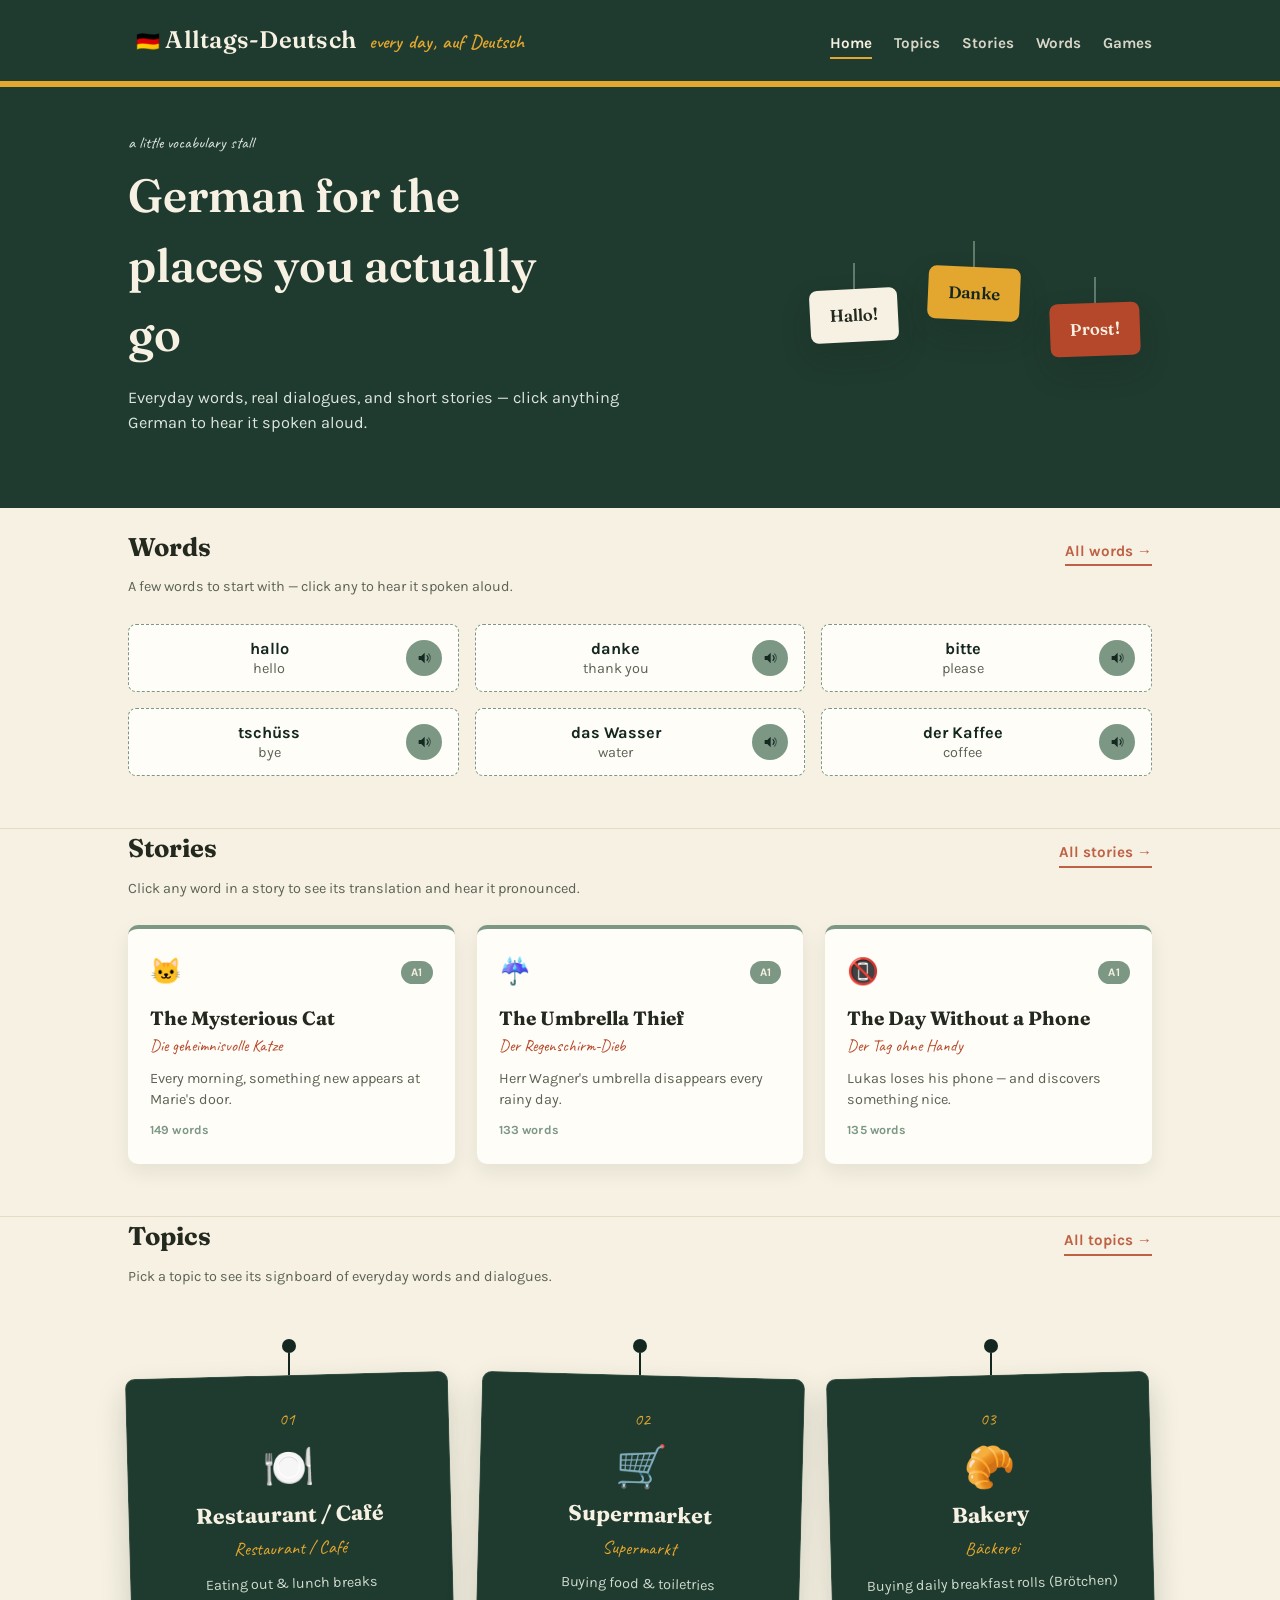
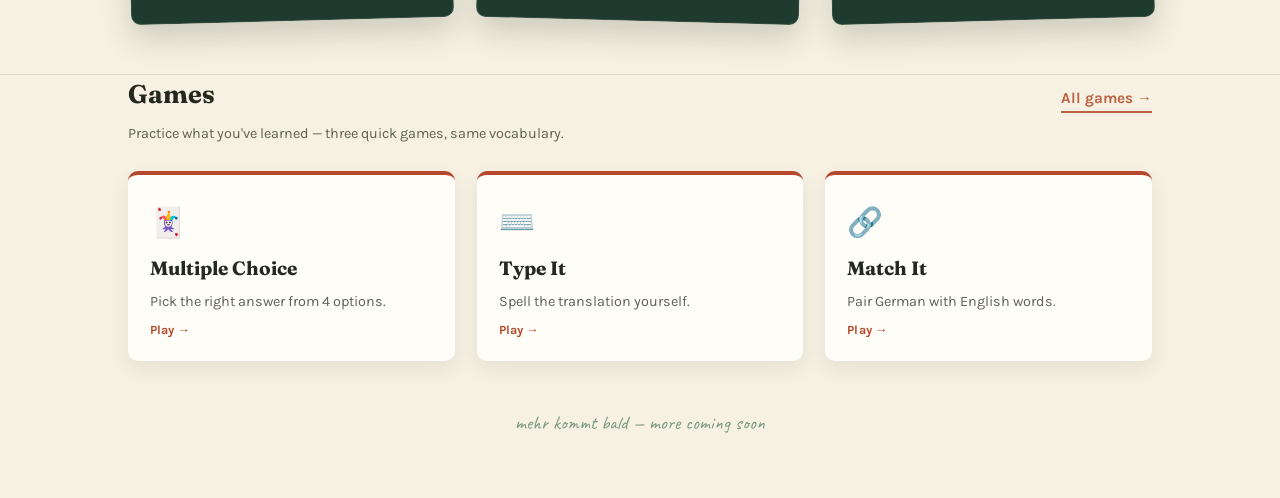
==== index.html @ e82fd705 "Add homepage games teaser section and update README documentation" ====
<!DOCTYPE html>
<html lang="en">
<head>
<meta charset="UTF-8">
<meta name="viewport" content="width=device-width, initial-scale=1.0">
<title>Alltags-Deutsch — Learn German for Daily Life</title>
<meta name="description" content="Learn everyday German vocabulary and dialogues, topic by topic, with click-to-hear pronunciation.">
<link rel="preconnect" href="https://fonts.googleapis.com">
<link rel="preconnect" href="https://fonts.gstatic.com" crossorigin>
<link href="https://fonts.googleapis.com/css2?family=Fraunces:opsz,wght@9..144,500;9..144,600&family=Karla:wght@400;500;700&family=Caveat:wght@600&display=swap" rel="stylesheet">
<link rel="stylesheet" href="style.css">
</head>
<body>

<header class="site-header">
  <div class="wrap">
    <a class="brand" href="index.html">
      <span class="flag-icon">&#x1f1e9;&#x1f1ea;</span>
      Alltags-Deutsch <span>every day, auf Deutsch</span>
    </a>
    <nav class="site-nav">
      <a class="nav-link is-active" href="index.html">Home</a>
      <a class="nav-link" href="topics.html">Topics</a>
      <a class="nav-link" href="stories.html">Stories</a>
      <a class="nav-link" href="words.html">Words</a>
      <a class="nav-link" href="games.html">Games</a>
    </nav>
  </div>
</header>

<section class="hero">
  <div class="wrap hero-wrap">
    <div class="hero-text">
      <p class="hero-eyebrow">a little vocabulary stall</p>
      <h1>German for the places you actually go</h1>
      <p>Everyday words, real dialogues, and short stories — click anything German to hear it spoken aloud.</p>
    </div>

    <div class="hero-art" aria-hidden="true">
      <div class="hero-tag hero-tag--1">
        <div class="hero-tag-string"></div>
        <div class="hero-tag-card">
          <span>Hallo!</span>
        </div>
      </div>
      <div class="hero-tag hero-tag--2">
        <div class="hero-tag-string"></div>
        <div class="hero-tag-card hero-tag-card--mustard">
          <span>Danke</span>
        </div>
      </div>
      <div class="hero-tag hero-tag--3">
        <div class="hero-tag-string"></div>
        <div class="hero-tag-card hero-tag-card--brick">
          <span>Prost!</span>
        </div>
      </div>
    </div>
  </div>
</section>

<section class="stories-teaser">
  <div class="wrap">
    <div class="stories-teaser-head">
      <h2>Words</h2>
      <a class="nav-link" href="words.html" style="color: var(--brick); border-color: var(--brick);">All words →</a>
    </div>
    <p class="section-hint" style="margin-top: -14px;">A few words to start with — click any to hear it spoken aloud.</p>
    <div class="vocab-grid" id="words-teaser-grid">
      <!-- Filled in by app.js from WORDS in words-data.js -->
    </div>
  </div>
</section>

<section class="stories-teaser">
  <div class="wrap">
    <div class="stories-teaser-head">
      <h2>Stories</h2>
      <a class="nav-link" href="stories.html" style="color: var(--brick); border-color: var(--brick);">All stories →</a>
    </div>
    <p class="section-hint" style="margin-top: -14px;">Click any word in a story to see its translation and hear it pronounced.</p>
    <div class="stories-teaser-grid" id="stories-teaser-grid">
      <!-- Filled in by app.js from STORIES in stories-data.js -->
    </div>
  </div>
</section>

<section class="stories-teaser">
  <div class="wrap">
    <div class="stories-teaser-head">
      <h2>Topics</h2>
      <a class="nav-link" href="topics.html" style="color: var(--brick); border-color: var(--brick);">All topics →</a>
    </div>
    <p class="section-hint" style="margin-top: -14px;">Pick a topic to see its signboard of everyday words and dialogues.</p>
    <div class="signboard-grid" id="topics-teaser-grid">
      <!-- Filled in by app.js from TOPICS in data.js -->
    </div>
  </div>
</section>

<section class="stories-teaser">
  <div class="wrap">
    <div class="stories-teaser-head">
      <h2>Games</h2>
      <a class="nav-link" href="games.html" style="color: var(--brick); border-color: var(--brick);">All games →</a>
    </div>
    <p class="section-hint" style="margin-top: -14px;">Practice what you've learned — three quick games, same vocabulary.</p>
    <div class="stories-teaser-grid" id="games-teaser-grid">
      <!-- Filled in by app.js from GAME_MODES -->
    </div>
  </div>
</section>

<p class="footer-note wrap">mehr kommt bald — more coming soon</p>

<script src="data.js"></script>
<script src="stories-data.js"></script>
<script src="words-data.js"></script>
<script src="app.js"></script>
</body>
</html>
---- style.css ----
/* ============================================================
   Alltags-Deutsch — style.css
   Design concept: German market-stall signage. Topics hang like
   painted shop signboards; vocabulary reads like torn ticket
   stubs; dialogues sit on pinned index cards. Pine green +
   chalk cream + mustard + brick, printed-signage typography.
   ============================================================ */

:root {
  --pine: #1F3A2E;
  --pine-deep: #142720;
  --chalk: #F6F1E2;
  --mustard: #E3A72F;
  --brick: #B5482A;
  --sage: #7C9885;
  --ink: #24291F;

  --font-display: "Fraunces", Georgia, serif;
  --font-body: "Karla", "Segoe UI", sans-serif;
  --font-hand: "Caveat", cursive;

  --radius: 10px;
  --shadow-lift: 0 14px 30px rgba(20, 39, 32, 0.18);
}

@media (prefers-reduced-motion: reduce) {
  * { animation-duration: 0.001ms !important; transition-duration: 0.001ms !important; }
}

* { box-sizing: border-box; }

html { scroll-behavior: smooth; }

body {
  margin: 0;
  background: var(--chalk);
  color: var(--ink);
  font-family: var(--font-body);
  line-height: 1.5;
}

a { color: inherit; }

img { max-width: 100%; display: block; }

button {
  font-family: inherit;
  cursor: pointer;
  border: none;
  background: none;
}

button:focus-visible,
a:focus-visible,
[tabindex]:focus-visible {
  outline: 3px solid var(--mustard);
  outline-offset: 3px;
}

.wrap {
  max-width: 1080px;
  margin: 0 auto;
  padding: 0 28px;
}

/* ---------- Site header (both pages) ---------- */

.site-header {
  background: var(--pine);
  color: var(--chalk);
  padding: 22px 0;
  border-bottom: 6px solid var(--mustard);
}

.site-header .wrap {
  display: flex;
  align-items: baseline;
  justify-content: space-between;
  gap: 16px;
  flex-wrap: wrap;
}

.brand {
  font-family: var(--font-display);
  font-weight: 600;
  font-size: 1.5rem;
  letter-spacing: 0.01em;
  text-decoration: none;
}

.brand span {
  font-family: var(--font-hand);
  color: var(--mustard);
  font-size: 1.2rem;
  margin-left: 8px;
}

.back-link {
  font-family: var(--font-body);
  font-weight: 700;
  font-size: 0.95rem;
  text-decoration: none;
  color: var(--chalk);
  border-bottom: 2px solid var(--mustard);
  padding-bottom: 2px;
}

.site-nav {
  display: flex;
  align-items: baseline;
  gap: 22px;
  flex-wrap: wrap;
}

.nav-link {
  font-family: var(--font-body);
  font-weight: 700;
  font-size: 0.95rem;
  text-decoration: none;
  color: var(--chalk);
  opacity: 0.85;
  padding-bottom: 2px;
  border-bottom: 2px solid transparent;
  transition: opacity 0.15s ease, border-color 0.15s ease;
}

.nav-link:hover,
.nav-link:focus-visible,
.nav-link.is-active {
  opacity: 1;
  border-color: var(--mustard);
}

/* ---------- Home hero ---------- */

.hero {
  background: var(--pine);
  color: var(--chalk);
  padding: 44px 0 56px;
  position: relative;
}

.hero .wrap { position: relative; }

.hero-wrap {
  display: flex;
  align-items: center;
  justify-content: space-between;
  gap: 32px;
}

.hero-text { flex: 1 1 auto; min-width: 0; }

.hero-eyebrow {
  font-family: var(--font-hand);
  color: var(--mustard);
  font-size: 1.4rem;
  margin: 0 0 6px;
}

.hero h1 {
  font-family: var(--font-display);
  font-size: clamp(2rem, 4.2vw, 2.9rem);
  font-weight: 600;
  margin: 0 0 14px;
  max-width: 15ch;
}

.hero p {
  font-size: 1.02rem;
  max-width: 50ch;
  color: #DCE6DE;
}

/* ---------- Hero illustration: little swinging signboards ---------- */

.hero-art {
  flex: 0 0 auto;
  display: none;
  align-items: flex-end;
  gap: 30px;
  padding-right: 12px;
}

@media (min-width: 860px) {
  .hero-art { display: flex; }
}

.hero-tag {
  transform-origin: top center;
  animation: hero-swing 4.5s ease-in-out infinite;
}

.hero-tag--1 { animation-delay: 0s; }
.hero-tag--2 { animation-delay: 0.6s; margin-bottom: 22px; }
.hero-tag--3 { animation-delay: 1.2s; margin-bottom: -14px; }

.hero-tag-string {
  width: 2px;
  height: 26px;
  margin: 0 auto;
  background: var(--sage);
  opacity: 0.7;
}

.hero-tag-card {
  font-family: var(--font-display);
  font-weight: 600;
  font-size: 1.05rem;
  color: var(--ink);
  background: var(--chalk);
  border-radius: 8px;
  padding: 14px 20px;
  box-shadow: var(--shadow-lift);
  transform: rotate(-3deg);
}

.hero-tag--2 .hero-tag-card { transform: rotate(2.5deg); }
.hero-tag--3 .hero-tag-card { transform: rotate(-2deg); }

.hero-tag-card--mustard { background: var(--mustard); color: var(--pine-deep); }
.hero-tag-card--brick { background: var(--brick); color: var(--chalk); }

@keyframes hero-swing {
  0%, 100% { transform: rotate(-4deg); }
  50% { transform: rotate(4deg); }
}

@media (prefers-reduced-motion: reduce) {
  .hero-tag { animation: none; }
}

/* ---------- Signboard grid ---------- */

.signboard-section {
  padding: 48px 0 90px;
}

.signboard-grid {
  display: grid;
  grid-template-columns: repeat(auto-fit, minmax(230px, 1fr));
  gap: 40px 28px;
}

.signboard {
  text-decoration: none;
  color: var(--ink);
  display: block;
  padding-top: 26px;
  position: relative;
  animation: settle 0.5s ease backwards;
}

.signboard:nth-child(2) { animation-delay: 0.06s; }
.signboard:nth-child(3) { animation-delay: 0.12s; }
.signboard:nth-child(4) { animation-delay: 0.18s; }
.signboard:nth-child(5) { animation-delay: 0.24s; }

@keyframes settle {
  from { opacity: 0; transform: translateY(10px); }
  to { opacity: 1; transform: translateY(0); }
}

.signboard-peg {
  width: 14px;
  height: 14px;
  border-radius: 50%;
  background: var(--pine-deep);
  margin: 0 auto;
  position: relative;
  z-index: 2;
}

.signboard-string {
  width: 2px;
  height: 22px;
  background: var(--pine-deep);
  margin: 0 auto;
}

.signboard-card {
  background: var(--pine);
  color: var(--chalk);
  border-radius: var(--radius);
  padding: 30px 22px 26px;
  text-align: center;
  box-shadow: var(--shadow-lift);
  transform: rotate(var(--tilt, -1.5deg));
  transition: transform 0.25s ease, box-shadow 0.25s ease;
  border: 1px solid rgba(246, 241, 226, 0.12);
}

.signboard:nth-child(even) .signboard-card { --tilt: 1.5deg; }

.signboard:hover .signboard-card,
.signboard:focus-visible .signboard-card {
  transform: rotate(0deg) translateY(-4px);
  box-shadow: 0 20px 36px rgba(20, 39, 32, 0.26);
}

.signboard-number {
  font-family: var(--font-hand);
  color: var(--mustard);
  font-size: 1.1rem;
  display: block;
  margin-bottom: 4px;
}

.signboard-icon {
  font-size: 2.6rem;
  margin: 4px 0 12px;
}

.signboard-card h2 {
  font-family: var(--font-display);
  font-size: 1.35rem;
  margin: 0 0 4px;
}

.signboard-de {
  font-family: var(--font-hand);
  color: var(--mustard);
  font-size: 1.15rem;
  display: block;
  margin-bottom: 10px;
}

.signboard-tagline {
  font-size: 0.9rem;
  color: #CFDACF;
  margin: 0;
}

/* ---------- Footer note ---------- */

.footer-note {
  text-align: center;
  font-family: var(--font-hand);
  font-size: 1.2rem;
  color: var(--sage);
  padding: 0 0 60px;
}

/* ============================================================
   Topic page
   ============================================================ */

.topic-hero {
  background: var(--pine);
  color: var(--chalk);
  padding: 40px 0 64px;
  border-bottom: 6px solid var(--mustard);
}

.topic-hero .wrap {
  display: flex;
  align-items: center;
  gap: 22px;
  flex-wrap: wrap;
}

.topic-icon {
  font-size: 3.4rem;
  line-height: 1;
}

.topic-heading-group { flex: 1; min-width: 220px; }

.topic-eyebrow {
  font-family: var(--font-hand);
  color: var(--mustard);
  font-size: 1.15rem;
  margin: 0 0 2px;
}

.topic-h1-row {
  display: flex;
  align-items: center;
  gap: 14px;
  flex-wrap: wrap;
}

.topic-hero h1 {
  font-family: var(--font-display);
  font-size: clamp(2rem, 4.5vw, 2.8rem);
  font-weight: 600;
  margin: 0;
  cursor: pointer;
  border-bottom: 2px dashed var(--mustard);
  padding-bottom: 2px;
}

.topic-tagline {
  margin: 8px 0 0;
  color: #DCE6DE;
}

.speaker-btn {
  width: 42px;
  height: 42px;
  min-width: 42px;
  border-radius: 50%;
  background: var(--mustard);
  color: var(--pine-deep);
  font-size: 1.15rem;
  display: inline-flex;
  align-items: center;
  justify-content: center;
  transition: transform 0.15s ease, background 0.15s ease;
}

.speaker-btn:hover,
.speaker-btn:focus-visible { background: #F0C265; transform: scale(1.08); }

.speaker-btn:active { transform: scale(0.94); }

.speaker-btn.playing { animation: pulse 0.8s ease infinite; }

@keyframes pulse {
  0%, 100% { box-shadow: 0 0 0 0 rgba(227, 167, 47, 0.55); }
  50% { box-shadow: 0 0 0 8px rgba(227, 167, 47, 0); }
}

/* ---------- Home page topic groups ---------- */

.topic-group + .topic-group {
  margin-top: 48px;
  padding-top: 40px;
  border-top: 1px solid #E4DCC6;
}

/* ---------- Section shells ---------- */

.section {
  padding: 56px 0;
}

.section + .section { border-top: 1px solid #E4DCC6; }

.section-heading {
  display: flex;
  align-items: baseline;
  gap: 12px;
  margin-bottom: 28px;
}

.section-heading .num {
  font-family: var(--font-hand);
  color: var(--brick);
  font-size: 1.3rem;
}

.section-heading h2 {
  font-family: var(--font-display);
  font-size: 1.6rem;
  margin: 0;
}

.section-hint {
  font-size: 0.9rem;
  color: #5C6355;
  margin: -18px 0 26px;
}

/* ---------- Vocabulary tickets ---------- */

.vocab-grid {
  display: grid;
  grid-template-columns: repeat(auto-fill, minmax(260px, 1fr));
  gap: 16px;
}

.ticket {
  background: #FFFDF7;
  border: 1.5px dashed var(--sage);
  border-radius: 8px;
  padding: 14px 16px;
  display: flex;
  align-items: center;
  gap: 12px;
  transition: border-color 0.15s ease, transform 0.15s ease;
}

.ticket:hover { border-color: var(--brick); transform: translateY(-2px); }

.ticket-text { flex: 1; min-width: 0; }

.ticket-de {
  font-weight: 700;
  color: var(--pine-deep);
  display: block;
  font-size: 1.02rem;
}

.ticket-en {
  color: #5C6355;
  font-size: 0.9rem;
  display: block;
  margin-top: 2px;
}

.ticket .speaker-btn {
  width: 36px;
  height: 36px;
  min-width: 36px;
  font-size: 1rem;
  background: var(--sage);
  color: var(--pine-deep);
}

.ticket .speaker-btn:hover,
.ticket .speaker-btn:focus-visible { background: var(--mustard); }

/* ---------- Word example-sentence popup ---------- */

body.word-popup-lock { overflow: hidden; }

.word-popup {
  position: fixed;
  inset: 0;
  z-index: 200;
  display: none;
  align-items: center;
  justify-content: center;
  padding: 20px;
}

.word-popup.is-open { display: flex; }

.word-popup-backdrop {
  position: absolute;
  inset: 0;
  background: rgba(20, 39, 32, 0.55);
}

.word-popup-card {
  position: relative;
  background: #FFFDF7;
  border-radius: var(--radius);
  box-shadow: var(--shadow-lift);
  padding: 32px 28px 26px;
  max-width: 420px;
  width: 100%;
  border: 1.5px dashed var(--sage);
}

.word-popup-close {
  position: absolute;
  top: 10px;
  right: 12px;
  width: 32px;
  height: 32px;
  border-radius: 50%;
  background: transparent;
  color: var(--pine-deep);
  font-size: 1.4rem;
  line-height: 1;
  display: inline-flex;
  align-items: center;
  justify-content: center;
  transition: background 0.15s ease;
}

.word-popup-close:hover,
.word-popup-close:focus-visible { background: var(--sage); color: #fff; }

.word-popup-head {
  display: flex;
  align-items: center;
  gap: 12px;
  margin-bottom: 4px;
}

.word-popup-de {
  font-family: var(--font-display);
  font-weight: 600;
  font-size: 1.5rem;
  color: var(--pine-deep);
}

.word-popup-en {
  color: var(--brick);
  font-weight: 500;
  margin-bottom: 18px;
}

.word-popup-sentence {
  border-top: 1px solid #E4DCC6;
  padding-top: 16px;
}

.word-popup-sentence-de {
  margin: 0 0 6px;
  font-size: 1.05rem;
  color: var(--ink);
}

.word-popup-sentence-en {
  margin: 0;
  font-size: 0.92rem;
  color: #5C6355;
  font-style: italic;
}

/* ---------- Dialogue cards ---------- */

.dialogue-card {
  background: #FFFDF7;
  border-radius: var(--radius);
  box-shadow: 0 8px 20px rgba(20, 39, 32, 0.08);
  padding: 26px 24px;
  margin-bottom: 26px;
  border-top: 4px solid var(--brick);
}

.dialogue-card-head {
  display: flex;
  align-items: center;
  justify-content: space-between;
  gap: 14px;
  margin-bottom: 18px;
  flex-wrap: wrap;
}

.dialogue-card-head h3 {
  font-family: var(--font-display);
  font-size: 1.2rem;
  margin: 0;
}

.play-all-btn {
  display: inline-flex;
  align-items: center;
  gap: 8px;
  background: var(--brick);
  color: var(--chalk);
  padding: 8px 16px;
  border-radius: 999px;
  font-weight: 700;
  font-size: 0.85rem;
  transition: background 0.15s ease, transform 0.15s ease;
}

.play-all-btn:hover, .play-all-btn:focus-visible { background: #9c3c22; transform: translateY(-1px); }

.dialogue-line {
  display: flex;
  gap: 12px;
  align-items: flex-start;
  padding: 10px 0;
}

.dialogue-line + .dialogue-line { border-top: 1px dashed #E4DCC6; }

.dialogue-speaker {
  font-family: var(--font-hand);
  color: var(--brick);
  font-size: 1.05rem;
  min-width: 78px;
  padding-top: 6px;
}

.dialogue-text { flex: 1; min-width: 0; }

.dialogue-de {
  font-weight: 700;
  color: var(--pine-deep);
  cursor: pointer;
  display: inline-flex;
  align-items: center;
  gap: 8px;
}

.dialogue-de:hover .dialogue-de-label { border-color: var(--brick); }

.dialogue-de-label { border-bottom: 2px dashed var(--sage); }

.dialogue-en {
  color: #5C6355;
  font-size: 0.92rem;
  margin-top: 3px;
}

.dialogue-line .speaker-btn {
  width: 32px;
  height: 32px;
  min-width: 32px;
  font-size: 0.85rem;
  background: transparent;
  color: var(--brick);
}

.dialogue-line .speaker-btn:hover,
.dialogue-line .speaker-btn:focus-visible { background: var(--mustard); color: var(--pine-deep); }

/* ---------- Empty / not-found state ---------- */

.empty-state {
  padding: 100px 0;
  text-align: center;
}

.empty-state h1 { font-family: var(--font-display); }

/* ---------- Responsive ---------- */

@media (max-width: 560px) {
  .topic-hero .wrap { flex-direction: column; align-items: flex-start; }
  .dialogue-line { flex-wrap: wrap; }
  .dialogue-speaker { min-width: 100%; padding-top: 0; }
}

/* ============================================================
   Stories — shared card + level pieces
   (used on the homepage teaser, stories.html, and story.html)
   ============================================================ */

.level-pill {
  display: inline-flex;
  align-items: center;
  font-family: var(--font-body);
  font-weight: 700;
  font-size: 0.72rem;
  letter-spacing: 0.03em;
  padding: 3px 10px;
  border-radius: 999px;
  color: var(--chalk);
  background: var(--sage);
}

.level-pill[data-level="A1"] { background: var(--sage); }
.level-pill[data-level="A2"] { background: var(--mustard); color: var(--pine-deep); }
.level-pill[data-level="B1"] { background: var(--brick); }

.story-card {
  background: #FFFDF7;
  border-radius: var(--radius);
  box-shadow: 0 8px 20px rgba(20, 39, 32, 0.08);
  padding: 24px 22px;
  display: flex;
  flex-direction: column;
  gap: 10px;
  text-decoration: none;
  color: var(--ink);
  border-top: 4px solid var(--sage);
  transition: transform 0.2s ease, box-shadow 0.2s ease;
}

.story-card[data-level="A1"] { border-top-color: var(--sage); }
.story-card[data-level="A2"] { border-top-color: var(--mustard); }
.story-card[data-level="B1"] { border-top-color: var(--brick); }

.story-card:hover,
.story-card:focus-visible {
  transform: translateY(-4px);
  box-shadow: 0 16px 28px rgba(20, 39, 32, 0.14);
}

.story-card-top {
  display: flex;
  align-items: center;
  justify-content: space-between;
  gap: 10px;
}

.story-card-icon { font-size: 1.6rem; }

.story-card h3 {
  font-family: var(--font-display);
  font-size: 1.2rem;
  margin: 2px 0 0;
}

.story-card-de {
  font-family: var(--font-hand);
  color: var(--brick);
  font-size: 1.05rem;
}

.story-card-tagline {
  font-size: 0.9rem;
  color: #5C6355;
  margin: 0;
  flex: 1;
}

.story-card-meta {
  font-size: 0.78rem;
  color: var(--sage);
  font-weight: 700;
  letter-spacing: 0.01em;
}

.game-teaser-card {
  background: #FFFDF7;
  border-radius: var(--radius);
  box-shadow: 0 8px 20px rgba(20, 39, 32, 0.08);
  padding: 26px 22px 22px;
  display: flex;
  flex-direction: column;
  gap: 8px;
  text-decoration: none;
  color: var(--ink);
  border-top: 4px solid var(--brick);
  transition: transform 0.2s ease, box-shadow 0.2s ease;
}

.game-teaser-card:hover,
.game-teaser-card:focus-visible {
  transform: translateY(-4px);
  box-shadow: 0 16px 28px rgba(20, 39, 32, 0.14);
}

.game-teaser-icon { font-size: 1.8rem; }

.game-teaser-card h3 {
  font-family: var(--font-display);
  font-size: 1.2rem;
  margin: 2px 0 0;
}

.game-teaser-card .story-card-tagline { flex: 1; }

.game-teaser-cta {
  font-size: 0.78rem;
  color: var(--brick);
  font-weight: 700;
  letter-spacing: 0.01em;
}

/* ---------- Homepage teaser section ---------- */

.stories-teaser {
  padding: 20px 0 48px;
}

.stories-teaser + .stories-teaser {
  padding-top: 0;
  border-top: 1px solid #E4DCC6;
  margin-top: 4px;
}

.stories-teaser-head {
  display: flex;
  align-items: baseline;
  justify-content: space-between;
  gap: 16px;
  flex-wrap: wrap;
  margin-bottom: 24px;
}

.stories-teaser-head h2 {
  font-family: var(--font-display);
  font-size: 1.6rem;
  margin: 0;
}

.stories-teaser-grid {
  display: grid;
  grid-template-columns: repeat(auto-fit, minmax(230px, 1fr));
  gap: 22px;
}

/* ============================================================
   Stories browse page (stories.html)
   ============================================================ */

.stories-hero {
  background: var(--pine);
  color: var(--chalk);
  padding: 48px 0 40px;
  border-bottom: 6px solid var(--mustard);
}

.stories-hero h1 {
  font-family: var(--font-display);
  font-size: clamp(2.1rem, 4.5vw, 3rem);
  font-weight: 600;
  margin: 0 0 10px;
}

.stories-hero p {
  max-width: 56ch;
  color: #DCE6DE;
  font-size: 1.05rem;
  margin: 0;
}

.level-tabs {
  display: flex;
  gap: 10px;
  flex-wrap: wrap;
  margin: 30px 0 0;
}

.level-tab {
  font-family: var(--font-body);
  font-weight: 700;
  font-size: 0.95rem;
  padding: 10px 20px;
  border-radius: 999px;
  background: rgba(246, 241, 226, 0.12);
  color: var(--chalk);
  border: 1px solid rgba(246, 241, 226, 0.25);
  transition: background 0.15s ease, color 0.15s ease;
}

.level-tab:hover,
.level-tab:focus-visible { background: rgba(246, 241, 226, 0.22); }

.level-tab.is-active {
  background: var(--mustard);
  color: var(--pine-deep);
  border-color: var(--mustard);
}

.word-search-wrap { margin: 22px 0 0; }

.word-search {
  width: 100%;
  max-width: 420px;
  font-family: var(--font-body);
  font-size: 0.95rem;
  padding: 12px 16px;
  border-radius: 999px;
  background: rgba(246, 241, 226, 0.12);
  color: var(--chalk);
  border: 1px solid rgba(246, 241, 226, 0.25);
}

.word-search::placeholder { color: #B9C6BC; }

.word-search:focus-visible {
  outline: none;
  border-color: var(--mustard);
  background: rgba(246, 241, 226, 0.2);
}

.word-group + .word-group { margin-top: 40px; padding-top: 36px; }

.stories-list-section { padding: 48px 0 90px; }

.story-grid {
  display: grid;
  grid-template-columns: repeat(auto-fit, minmax(240px, 1fr));
  gap: 24px;
}

.stories-coming-soon {
  text-align: center;
  padding: 60px 24px;
  background: #FFFDF7;
  border-radius: var(--radius);
  border: 1.5px dashed var(--sage);
}

.stories-coming-soon .hand {
  font-family: var(--font-hand);
  color: var(--brick);
  font-size: 1.6rem;
  display: block;
  margin-bottom: 6px;
}

.stories-coming-soon p {
  color: #5C6355;
  margin: 0;
}

/* ============================================================
   Story reader page (story.html)
   ============================================================ */

.story-hero {
  background: var(--pine);
  color: var(--chalk);
  padding: 40px 0 56px;
  border-bottom: 6px solid var(--mustard);
}

.story-hero .wrap {
  display: flex;
  align-items: flex-start;
  gap: 20px;
  flex-wrap: wrap;
}

.story-hero-icon { font-size: 3rem; line-height: 1; }

.story-hero-group { flex: 1; min-width: 220px; }

.story-hero-meta {
  display: flex;
  align-items: center;
  gap: 10px;
  margin-bottom: 8px;
}

.story-hero h1 {
  font-family: var(--font-display);
  font-size: clamp(1.9rem, 4vw, 2.6rem);
  font-weight: 600;
  margin: 0;
}

.story-hero-de {
  font-family: var(--font-hand);
  color: var(--mustard);
  font-size: 1.15rem;
  display: block;
  margin: 6px 0 0;
}

.story-hero-tagline { margin: 10px 0 0; color: #DCE6DE; }

.story-controls {
  display: flex;
  align-items: center;
  gap: 14px;
  margin-top: 20px;
  flex-wrap: wrap;
}

.story-hint {
  padding: 40px 0 8px;
}

.story-body { padding: 8px 0 40px; position: relative; }

.story-text {
  background: #FFFDF7;
  border-radius: var(--radius);
  box-shadow: 0 8px 20px rgba(20, 39, 32, 0.08);
  padding: 34px 36px;
  position: relative;
  font-family: var(--font-display);
  font-size: 1.15rem;
  line-height: 1.85;
  color: var(--pine-deep);
}

.story-text p { margin: 0 0 20px; }
.story-text p:last-child { margin-bottom: 0; }

.story-word {
  cursor: pointer;
  border-bottom: 2px dashed var(--sage);
  transition: background 0.15s ease, border-color 0.15s ease;
  border-radius: 3px;
}

.story-word:hover,
.story-word:focus-visible {
  background: rgba(227, 167, 47, 0.22);
  border-color: var(--mustard);
}

.story-word.is-active {
  background: var(--mustard);
  border-color: var(--mustard);
  color: var(--pine-deep);
}

.word-popover {
  position: absolute;
  z-index: 5;
  background: var(--pine-deep);
  color: var(--chalk);
  border-radius: 8px;
  padding: 10px 14px;
  box-shadow: var(--shadow-lift);
  font-family: var(--font-body);
  font-size: 0.92rem;
  max-width: 240px;
  transform: translate(-50%, calc(-100% - 12px));
  opacity: 0;
  pointer-events: none;
  transition: opacity 0.12s ease, transform 0.12s ease;
}

.word-popover.is-visible {
  opacity: 1;
  transform: translate(-50%, calc(-100% - 6px));
  pointer-events: auto;
}

.word-popover-de {
  font-family: var(--font-display);
  font-weight: 600;
  color: var(--mustard);
  display: block;
  margin-bottom: 2px;
}

.word-popover-en { display: block; }

.word-popover::after {
  content: "";
  position: absolute;
  left: 50%;
  bottom: -6px;
  width: 12px;
  height: 12px;
  background: var(--pine-deep);
  transform: translateX(-50%) rotate(45deg);
}

.story-translation-toggle {
  display: block;
  margin-top: 14px;
  font-size: 0.9rem;
  color: #5C6355;
}

@media (max-width: 560px) {
  .story-hero .wrap { flex-direction: column; }
  .story-text { padding: 24px 20px; font-size: 1.05rem; }
  .word-popover { max-width: 200px; }
}

/* ============================================================
   Games page (games.html)
   Three vocab games (Multiple Choice, Type It, Match It) built
   on the site's own WORDS data, reskinned in the market-stall
   palette instead of the original dark-mode prototype.
   ============================================================ */

.games-section { padding: 40px 0 64px; }

.games-wrap { max-width: 640px; }

.games-hero { text-align: center; padding: 12px 0 8px; }

.games-hero .hero-flag {
  font-size: 2.6rem;
  display: block;
  margin-bottom: 6px;
}

.games-hero h1 {
  font-family: var(--font-display);
  font-weight: 600;
  font-size: clamp(1.8rem, 4vw, 2.4rem);
  color: var(--pine-deep);
  margin: 0;
}

.games-hero p { color: #5C6355; margin-top: 6px; }

.game-setup-card {
  background: #FFFDF7;
  border: 1.5px dashed var(--sage);
  border-radius: var(--radius);
  padding: 20px;
  margin-top: 16px;
}

.setup-label {
  font-family: var(--font-body);
  font-size: 0.72rem;
  font-weight: 700;
  letter-spacing: 2px;
  text-transform: uppercase;
  color: #8A9285;
  margin-bottom: 14px;
}

/* ---------- Game mode cards ---------- */
.mode-cards {
  display: grid;
  grid-template-columns: 1fr 1fr 1fr;
  gap: 10px;
}
@media (max-width: 480px) { .mode-cards { grid-template-columns: 1fr; } }

.mode-card {
  background: var(--chalk);
  border: 2px solid #E4DCC6;
  border-radius: var(--radius);
  padding: 16px 14px;
  cursor: pointer;
  transition: all 0.15s ease;
  text-align: center;
  user-select: none;
}
.mode-card:hover { border-color: var(--sage); }
.mode-card.selected {
  border-color: var(--brick);
  background: rgba(181, 72, 42, 0.08);
  box-shadow: 0 0 0 3px rgba(181, 72, 42, 0.12);
}
.mode-card .mc-icon { font-size: 1.7rem; margin-bottom: 8px; display: block; }
.mode-card .mc-name { font-family: var(--font-body); font-weight: 700; color: var(--pine-deep); margin-bottom: 3px; font-size: 0.92rem; }
.mode-card .mc-desc { font-size: 0.74rem; color: #5C6355; line-height: 1.35; }
.mode-card.selected .mc-name { color: var(--brick); }

/* ---------- Direction toggle ---------- */
.dir-toggle { display: flex; gap: 8px; }
.dir-btn {
  flex: 1;
  background: var(--chalk);
  border: 2px solid #E4DCC6;
  border-radius: var(--radius);
  padding: 12px 10px;
  font-family: var(--font-body);
  font-size: 0.88rem;
  font-weight: 600;
  color: #5C6355;
  cursor: pointer;
  transition: all 0.15s ease;
  display: flex;
  align-items: center;
  justify-content: center;
  gap: 6px;
}
.dir-btn:hover { border-color: var(--sage); color: var(--pine-deep); }
.dir-btn.selected { border-color: var(--mustard); background: rgba(227, 167, 47, 0.14); color: #8A5E12; }

/* ---------- Learning rate ---------- */
.rate-toggle { display: flex; gap: 8px; }
.rate-btn {
  flex: 1;
  background: var(--chalk);
  border: 2px solid #E4DCC6;
  border-radius: var(--radius);
  padding: 12px 8px;
  cursor: pointer;
  transition: all 0.15s ease;
  text-align: center;
  user-select: none;
}
.rate-btn:hover { border-color: var(--sage); }
.rate-btn .rt-name { font-family: var(--font-body); font-size: 0.82rem; font-weight: 700; color: #5C6355; margin-bottom: 2px; }
.rate-btn .rt-desc { font-size: 0.66rem; color: #8A9285; }
.rate-btn.selected { border-color: var(--pine); background: rgba(31, 58, 46, 0.08); }
.rate-btn.selected .rt-name { color: var(--pine); }

/* ---------- Level tabs on a light card (override dark-hero look) ---------- */
.game-setup-card .level-tabs { margin: 0; }
.game-setup-card .level-tab {
  background: var(--chalk);
  color: var(--pine-deep);
  border: 1px solid #E4DCC6;
}
.game-setup-card .level-tab:hover,
.game-setup-card .level-tab:focus-visible { background: #EFE8D2; }
.game-setup-card .level-tab.is-active {
  background: var(--mustard);
  color: var(--pine-deep);
  border-color: var(--mustard);
}

/* ---------- Letter pills (reusing cat- naming from the original prototype) ---------- */
.cat-toolbar { display: flex; align-items: center; gap: 8px; margin-bottom: 12px; }
.cat-count { font-size: 0.75rem; font-weight: 600; color: #8A9285; white-space: nowrap; transition: color 0.2s ease; margin-right: auto; }
.cat-count.at-limit { color: var(--brick); }
.cat-clear {
  background: none;
  border: 1px solid #E4DCC6;
  border-radius: 999px;
  padding: 6px 12px;
  font-size: 0.72rem;
  color: #8A9285;
  cursor: pointer;
  font-family: var(--font-body);
  transition: all 0.12s ease;
}
.cat-clear:hover { color: var(--pine-deep); border-color: var(--sage); }

.cat-scroll {
  max-height: 200px;
  overflow-y: auto;
  padding-right: 4px;
}
.cat-scroll::-webkit-scrollbar { width: 5px; }
.cat-scroll::-webkit-scrollbar-track { background: transparent; }
.cat-scroll::-webkit-scrollbar-thumb { background: #E4DCC6; border-radius: 4px; }

.cat-wrap { display: flex; flex-wrap: wrap; gap: 7px; }
.cat-pill {
  background: var(--chalk);
  border: 1.5px solid #E4DCC6;
  border-radius: 999px;
  padding: 7px 16px;
  font-family: var(--font-body);
  font-size: 0.82rem;
  font-weight: 600;
  color: #5C6355;
  cursor: pointer;
  transition: all 0.12s ease;
  user-select: none;
}
.cat-pill:hover { border-color: var(--sage); color: var(--pine-deep); }
.cat-pill.selected {
  border-color: var(--brick);
  background: rgba(181, 72, 42, 0.1);
  color: var(--brick);
}

/* ---------- Start button ---------- */
.start-btn {
  background: var(--brick);
  border: none;
  border-radius: 999px;
  padding: 17px;
  width: 100%;
  margin-top: 20px;
  font-family: var(--font-body);
  font-size: 1.05rem;
  font-weight: 700;
  color: #fff;
  cursor: pointer;
  transition: all 0.15s ease;
  letter-spacing: 0.2px;
  box-shadow: 0 8px 24px rgba(181, 72, 42, 0.3);
}
.start-btn:hover { transform: translateY(-2px); box-shadow: 0 12px 30px rgba(181, 72, 42, 0.38); background: #A03E24; }
.start-btn:active { transform: translateY(0); }

/* ---------- Scoreboard on setup ---------- */
.game-scoreboard {
  background: #FFFDF7;
  border: 1.5px dashed var(--sage);
  border-radius: var(--radius);
  padding: 18px 20px;
  margin-top: 20px;
}
.sb-header { display: flex; justify-content: space-between; align-items: center; margin-bottom: 12px; flex-wrap: wrap; gap: 6px; }
.sb-header h3 { font-family: var(--font-body); font-size: 0.72rem; font-weight: 700; letter-spacing: 2px; text-transform: uppercase; color: #8A9285; margin: 0; }
.reset-btn {
  background: none;
  border: 1px solid #E4DCC6;
  border-radius: 999px;
  padding: 3px 10px;
  font-size: 0.72rem;
  color: #8A9285;
  cursor: pointer;
  font-family: var(--font-body);
  transition: all 0.12s ease;
}
.reset-btn:hover { color: var(--pine-deep); border-color: var(--sage); }
.sb-list { display: flex; flex-direction: column; gap: 5px; }
.sb-row {
  display: flex;
  align-items: center;
  gap: 10px;
  background: var(--chalk);
  border-radius: 8px;
  padding: 7px 14px;
  color: #5C6355;
  font-size: 0.85rem;
  font-weight: 500;
}
.sb-row .rank { font-size: 1rem; min-width: 24px; }
.sb-row .sb-score { margin-left: auto; font-weight: 700; color: var(--pine-deep); font-variant-numeric: tabular-nums; }
.sb-row.gold { background: rgba(227, 167, 47, 0.12); border: 1px solid rgba(227, 167, 47, 0.3); }
.sb-row.silver { background: rgba(124, 152, 133, 0.14); border: 1px solid rgba(124, 152, 133, 0.28); }
.sb-row.bronze { background: rgba(181, 72, 42, 0.08); border: 1px solid rgba(181, 72, 42, 0.2); }
.sb-empty { color: #8A9285; font-style: italic; font-size: 0.85rem; padding: 6px 0; text-align: center; }

/* ---------- Game screen ---------- */
#game-screen { display: none; }

.game-topbar {
  display: flex;
  align-items: center;
  justify-content: space-between;
  padding: 4px 0 18px;
  gap: 8px;
  flex-wrap: wrap;
}
@media (max-width: 480px) {
  .game-topbar { gap: 6px; }
  .diff-badge { order: 3; flex-basis: 100%; justify-content: center; }
}

.back-btn {
  background: #FFFDF7;
  border: 1px solid #E4DCC6;
  border-radius: 999px;
  padding: 8px 16px;
  font-family: var(--font-body);
  font-size: 0.82rem;
  font-weight: 600;
  color: #5C6355;
  cursor: pointer;
  transition: all 0.15s ease;
  display: flex;
  align-items: center;
  gap: 5px;
}
.back-btn:hover { color: var(--pine-deep); border-color: var(--sage); }

.lives-wrap {
  display: flex;
  gap: 3px;
  align-items: center;
  background: #FFFDF7;
  border: 1px solid #E4DCC6;
  border-radius: 999px;
  padding: 6px 12px;
}
.heart { font-size: 18px; transition: all 0.2s ease; }
.heart.lost { filter: grayscale(1); opacity: 0.25; transform: scale(0.8); }

.score-badge {
  background: #FFFDF7;
  border: 1px solid #E4DCC6;
  border-radius: 999px;
  padding: 7px 16px;
  font-family: var(--font-body);
  font-size: 1rem;
  font-weight: 700;
  color: var(--brick);
  display: flex;
  align-items: center;
  gap: 5px;
  font-variant-numeric: tabular-nums;
}

.diff-badge {
  display: flex;
  align-items: center;
  gap: 7px;
  background: #FFFDF7;
  border: 1px solid #E4DCC6;
  border-radius: 999px;
  padding: 6px 12px 6px 10px;
  transition: border-color 0.3s ease, background 0.3s ease;
}
.diff-badge .diff-star { font-size: 0.95rem; }
.diff-badge .diff-label { font-family: var(--font-body); font-size: 0.7rem; font-weight: 700; color: #5C6355; letter-spacing: 0.4px; }
.diff-badge .diff-dots { display: flex; gap: 3px; }
.diff-dot { width: 6px; height: 6px; border-radius: 50%; background: #E4DCC6; transition: background 0.25s ease, transform 0.25s ease; }
.diff-dot.filled { background: var(--mustard); }
.diff-badge.level-up-flash { border-color: var(--mustard); background: rgba(227, 167, 47, 0.14); animation: diffPulse 0.6s ease; }
@keyframes diffPulse {
  0% { transform: scale(1); }
  30% { transform: scale(1.12); }
  60% { transform: scale(0.97); }
  100% { transform: scale(1); }
}

.level-toast {
  position: fixed;
  top: 18px;
  left: 50%;
  transform: translateX(-50%) translateY(-30px);
  background: linear-gradient(135deg, var(--mustard), #ef9d3f);
  color: #241505;
  font-family: var(--font-body);
  font-weight: 800;
  font-size: 0.88rem;
  padding: 10px 20px;
  border-radius: 999px;
  box-shadow: 0 10px 28px rgba(227, 167, 47, 0.4);
  z-index: 10000;
  opacity: 0;
  pointer-events: none;
  animation: toastIn 1.8s ease forwards;
  white-space: nowrap;
}
@keyframes toastIn {
  0% { opacity: 0; transform: translateX(-50%) translateY(-30px) scale(0.9); }
  12% { opacity: 1; transform: translateX(-50%) translateY(0) scale(1); }
  85% { opacity: 1; transform: translateX(-50%) translateY(0) scale(1); }
  100% { opacity: 0; transform: translateX(-50%) translateY(-14px) scale(0.96); }
}

.streak-bar { display: flex; align-items: center; justify-content: center; min-height: 26px; margin-bottom: 12px; }
.streak-pill {
  background: linear-gradient(135deg, var(--mustard), var(--brick));
  border-radius: 999px;
  padding: 3px 12px;
  font-family: var(--font-body);
  font-size: 0.78rem;
  font-weight: 700;
  color: #fff;
  display: none;
  align-items: center;
  gap: 4px;
  animation: popIn 0.2s ease;
}
@keyframes popIn { 0% { transform: scale(0.8); opacity: 0; } 100% { transform: scale(1); opacity: 1; } }

.progress-track { height: 3px; background: #E4DCC6; border-radius: 999px; margin-bottom: 18px; overflow: hidden; }
.progress-fill {
  height: 100%;
  background: linear-gradient(90deg, var(--mustard), var(--brick));
  border-radius: 999px;
  transition: width 0.4s ease;
  width: 0%;
}

.session-tag { text-align: center; font-size: 0.78rem; color: #8A9285; margin-bottom: 18px; }

/* ---------- Question card ---------- */
.q-card {
  background: #FFFDF7;
  border: 1.5px dashed var(--sage);
  border-radius: var(--radius);
  padding: 28px 24px 22px;
  text-align: center;
  margin-bottom: 18px;
  position: relative;
  cursor: pointer;
  transition: border-color 0.2s ease;
}
.q-card:hover { border-color: var(--brick); }
.q-card.speaking { border-color: var(--brick); box-shadow: 0 0 0 3px rgba(181, 72, 42, 0.14); border-style: solid; }

.q-direction {
  font-family: var(--font-body);
  font-size: 0.7rem;
  font-weight: 700;
  letter-spacing: 2px;
  text-transform: uppercase;
  color: #8A9285;
  margin-bottom: 14px;
  display: flex;
  align-items: center;
  justify-content: center;
  gap: 8px;
}
.flag-chip { background: var(--chalk); border: 1px solid #E4DCC6; border-radius: 6px; padding: 2px 7px; font-size: 0.9rem; }

.q-word {
  font-family: var(--font-display);
  font-size: 2.4rem;
  font-weight: 600;
  color: var(--pine-deep);
  word-break: break-word;
  line-height: 1.1;
  margin-bottom: 10px;
}
@media (max-width: 480px) { .q-word { font-size: 1.9rem; } }

.speak-hint {
  font-size: 0.72rem;
  color: #8A9285;
  margin-top: 6px;
  display: flex;
  align-items: center;
  justify-content: center;
  gap: 4px;
  letter-spacing: 0.3px;
  transition: color 0.2s ease;
}
.q-card:hover .speak-hint, .q-card.speaking .speak-hint { color: var(--brick); }

.q-cat-tag {
  display: inline-block;
  background: var(--chalk);
  border: 1px solid #E4DCC6;
  border-radius: 999px;
  padding: 3px 10px;
  font-size: 0.7rem;
  font-weight: 600;
  color: #8A9285;
  letter-spacing: 1px;
  text-transform: uppercase;
  margin-top: 8px;
}

/* ---------- Multiple choice ---------- */
.options-grid { display: grid; grid-template-columns: 1fr 1fr; gap: 10px; margin-bottom: 14px; }
@media (max-width: 480px) { .options-grid { grid-template-columns: 1fr; } }

.opt-btn {
  background: var(--chalk);
  border: 2px solid #E4DCC6;
  border-radius: var(--radius);
  padding: 16px 12px;
  font-family: var(--font-body);
  font-size: 1rem;
  font-weight: 600;
  color: var(--pine-deep);
  cursor: pointer;
  transition: all 0.12s ease;
  text-align: center;
  word-break: break-word;
  line-height: 1.3;
  position: relative;
}
.opt-btn:hover:not(:disabled) { background: #FFFDF7; border-color: var(--brick); transform: translateY(-2px); box-shadow: 0 5px 14px rgba(20, 39, 32, 0.1); }
.opt-btn:active:not(:disabled) { transform: translateY(0); }
.opt-btn.correct { background: rgba(52, 168, 118, 0.14); border-color: #34A876; color: #206b49; }
.opt-btn.wrong { background: rgba(181, 72, 42, 0.12); border-color: var(--brick); color: var(--brick); }
.opt-btn:disabled { cursor: default; opacity: 0.75; }
.key-hint { position: absolute; top: 5px; left: 8px; font-size: 0.65rem; color: #8A9285; font-weight: 700; font-family: var(--font-body); }

/* ---------- Type It ---------- */
.type-wrap { margin-bottom: 14px; }
.special-chars { display: flex; flex-wrap: wrap; gap: 5px; margin-bottom: 10px; }
.char-btn {
  background: var(--chalk);
  border: 1px solid #E4DCC6;
  border-radius: 8px;
  padding: 6px 12px;
  font-size: 0.95rem;
  font-weight: 700;
  color: var(--pine-deep);
  cursor: pointer;
  transition: all 0.1s ease;
}
.char-btn:hover { border-color: var(--sage); background: #FFFDF7; }

.type-input-row { display: flex; gap: 8px; }
.type-input {
  flex: 1;
  background: #FFFDF7;
  border: 2px solid #E4DCC6;
  border-radius: var(--radius);
  padding: 14px 16px;
  font-family: var(--font-body);
  font-size: 1.05rem;
  color: var(--pine-deep);
  transition: border-color 0.15s ease;
}
.type-input:focus-visible { outline: none; border-color: var(--brick); }
.type-input.correct-input { border-color: #34A876; background: rgba(52, 168, 118, 0.08); }
.type-input.wrong-input { border-color: var(--brick); background: rgba(181, 72, 42, 0.06); }

.submit-btn {
  background: var(--pine);
  border: none;
  border-radius: var(--radius);
  padding: 0 22px;
  font-family: var(--font-body);
  font-weight: 700;
  font-size: 0.95rem;
  color: #fff;
  cursor: pointer;
  transition: all 0.15s ease;
}
.submit-btn:hover:not(:disabled) { background: var(--pine-deep); }
.submit-btn:disabled { opacity: 0.55; cursor: default; }

.spell-feedback { margin-top: 10px; font-size: 0.88rem; color: #5C6355; text-align: center; line-height: 1.5; }
.spell-close { color: var(--mustard); font-weight: 700; }
.diff-right { color: #34A876; font-weight: 700; }
.diff-wrong { color: var(--brick); font-weight: 700; text-decoration: underline; }

.status-row { text-align: center; margin-bottom: 14px; min-height: 22px; }
.status-msg { font-size: 0.9rem; color: #5C6355; font-weight: 500; }
.status-msg.ok { color: #206b49; font-weight: 700; }
.status-msg.bad { color: var(--brick); font-weight: 700; }

.game-controls { display: flex; gap: 10px; }
.next-btn {
  flex: 1;
  background: var(--brick);
  border: none;
  border-radius: 999px;
  padding: 14px;
  font-family: var(--font-body);
  font-weight: 700;
  font-size: 0.98rem;
  color: #fff;
  cursor: pointer;
  transition: all 0.15s ease;
}
.next-btn:hover:not(:disabled) { background: #A03E24; }
.next-btn:disabled { opacity: 0.4; cursor: default; }
.skip-btn {
  background: none;
  border: 1px solid #E4DCC6;
  border-radius: 999px;
  padding: 14px 20px;
  font-family: var(--font-body);
  font-weight: 600;
  font-size: 0.9rem;
  color: #8A9285;
  cursor: pointer;
  transition: all 0.15s ease;
}
.skip-btn:hover { color: var(--pine-deep); border-color: var(--sage); }

/* ---------- Match It ---------- */
.match-header { text-align: center; margin-bottom: 10px; }
.match-timer { font-family: var(--font-body); font-size: 1.4rem; font-weight: 700; color: var(--pine-deep); font-variant-numeric: tabular-nums; }
#match-status-text { color: #5C6355; font-size: 0.88rem; margin-top: 2px; }
.match-score-row { display: flex; justify-content: center; gap: 22px; font-size: 0.85rem; color: #5C6355; margin-bottom: 16px; }
.match-score-row strong { color: var(--pine-deep); }

.match-grid { display: grid; grid-template-columns: repeat(3, 1fr); gap: 10px; }
@media (max-width: 480px) { .match-grid { grid-template-columns: repeat(2, 1fr); } }

.match-card {
  background: var(--chalk);
  border: 2px solid #E4DCC6;
  border-radius: var(--radius);
  padding: 16px 10px;
  text-align: center;
  font-family: var(--font-body);
  font-weight: 600;
  font-size: 0.92rem;
  color: var(--pine-deep);
  cursor: pointer;
  transition: all 0.12s ease;
  position: relative;
  word-break: break-word;
  min-height: 66px;
  display: flex;
  align-items: center;
  justify-content: center;
}
.match-card:hover { border-color: var(--sage); transform: translateY(-2px); }
.match-card.selected { border-color: var(--brick); background: rgba(181, 72, 42, 0.1); box-shadow: 0 0 0 3px rgba(181, 72, 42, 0.14); }
.match-card.matched { border-color: #34A876; background: rgba(52, 168, 118, 0.12); color: #206b49; opacity: 0.65; cursor: default; }
.match-card.wrong-flash { border-color: var(--brick); background: rgba(181, 72, 42, 0.14); animation: matchShake 0.4s ease; }
.lang-badge { position: absolute; top: 4px; right: 6px; font-size: 0.7rem; }
@keyframes matchShake {
  0%, 100% { transform: translateX(0); }
  25% { transform: translateX(-4px); }
  75% { transform: translateX(4px); }
}

/* ---------- Feedback animations shared by all games ---------- */
.bounce { animation: qBounce 0.4s ease; }
@keyframes qBounce {
  0% { transform: scale(1); }
  30% { transform: scale(1.03); }
  60% { transform: scale(0.99); }
  100% { transform: scale(1); }
}
.shake, .wrong-shudder { animation: qShake 0.4s ease; }
@keyframes qShake {
  0%, 100% { transform: translateX(0); }
  20% { transform: translateX(-6px); }
  40% { transform: translateX(6px); }
  60% { transform: translateX(-4px); }
  80% { transform: translateX(4px); }
}
.correct-pop { animation: correctPop 0.55s ease; }
@keyframes correctPop {
  0% { box-shadow: 0 0 0 0 rgba(52, 168, 118, 0.4); }
  100% { box-shadow: 0 0 0 16px rgba(52, 168, 118, 0); }
}

#fx-layer { position: fixed; inset: 0; pointer-events: none; z-index: 5000; overflow: hidden; }
.game-flash-overlay { position: absolute; inset: 0; opacity: 0; animation: flashFade 0.6s ease; }
.flash-good { background: radial-gradient(circle, rgba(52, 168, 118, 0.16), transparent 70%); }
.flash-bad { background: radial-gradient(circle, rgba(181, 72, 42, 0.16), transparent 70%); }
@keyframes flashFade { 0% { opacity: 1; } 100% { opacity: 0; } }

.confetti-piece {
  position: fixed;
  top: -30px;
  font-size: var(--size, 18px);
  animation: confettiFall var(--dur, 1.2s) ease-in forwards;
  z-index: 5001;
}
@keyframes confettiFall {
  0% { transform: translate(0, 0) rotate(0deg); opacity: 1; }
  100% { transform: translate(var(--dx, 0), 100vh) rotate(var(--rot, 360deg)); opacity: 0; }
}

/* ---------- Game over overlay ---------- */
#gameover-overlay {
  position: fixed;
  inset: 0;
  z-index: 6000;
  display: none;
  align-items: center;
  justify-content: center;
  padding: 20px;
  background: rgba(20, 39, 32, 0.6);
}
.gameover-card {
  background: #FFFDF7;
  border-radius: var(--radius);
  box-shadow: var(--shadow-lift);
  padding: 34px 28px 28px;
  max-width: 420px;
  width: 100%;
  text-align: center;
  border: 1.5px dashed var(--sage);
}
.go-icon { font-size: 3rem; margin-bottom: 6px; }
.gameover-card h2 { font-family: var(--font-display); font-weight: 600; font-size: 1.6rem; color: var(--pine-deep); margin: 0 0 6px; }
#go-sub { color: #5C6355; font-size: 0.92rem; margin: 0 0 18px; }
.go-score { font-family: var(--font-body); font-size: 2.4rem; font-weight: 800; color: var(--brick); margin-bottom: 18px; }
.go-score small { font-size: 0.9rem; font-weight: 600; color: #8A9285; margin-left: 6px; }

.wrong-words-list { text-align: left; background: var(--chalk); border-radius: var(--radius); padding: 14px 16px; margin-bottom: 18px; max-height: 200px; overflow-y: auto; }
.wrong-words-list h4 { font-family: var(--font-body); font-size: 0.78rem; font-weight: 700; color: #5C6355; margin: 0 0 8px; text-transform: uppercase; letter-spacing: 1px; }
.wrong-word-item { display: flex; justify-content: space-between; gap: 10px; padding: 5px 0; border-bottom: 1px solid #E4DCC6; font-size: 0.88rem; }
.wrong-word-item:last-child { border-bottom: none; }
.ww-de { font-weight: 700; color: var(--pine-deep); }
.ww-en { color: #5C6355; }
.ww-perfect { color: #206b49; text-align: center; font-size: 0.85rem; padding: 4px 0; }

.go-btns { display: flex; gap: 10px; }
.go-retry, .go-menu {
  flex: 1;
  border-radius: 999px;
  padding: 13px;
  font-family: var(--font-body);
  font-weight: 700;
  font-size: 0.92rem;
  cursor: pointer;
  transition: all 0.15s ease;
  border: none;
}
.go-retry { background: var(--brick); color: #fff; }
.go-retry:hover { background: #A03E24; }
.go-menu { background: var(--chalk); color: var(--pine-deep); border: 1px solid #E4DCC6; }
.go-menu:hover { border-color: var(--sage); }
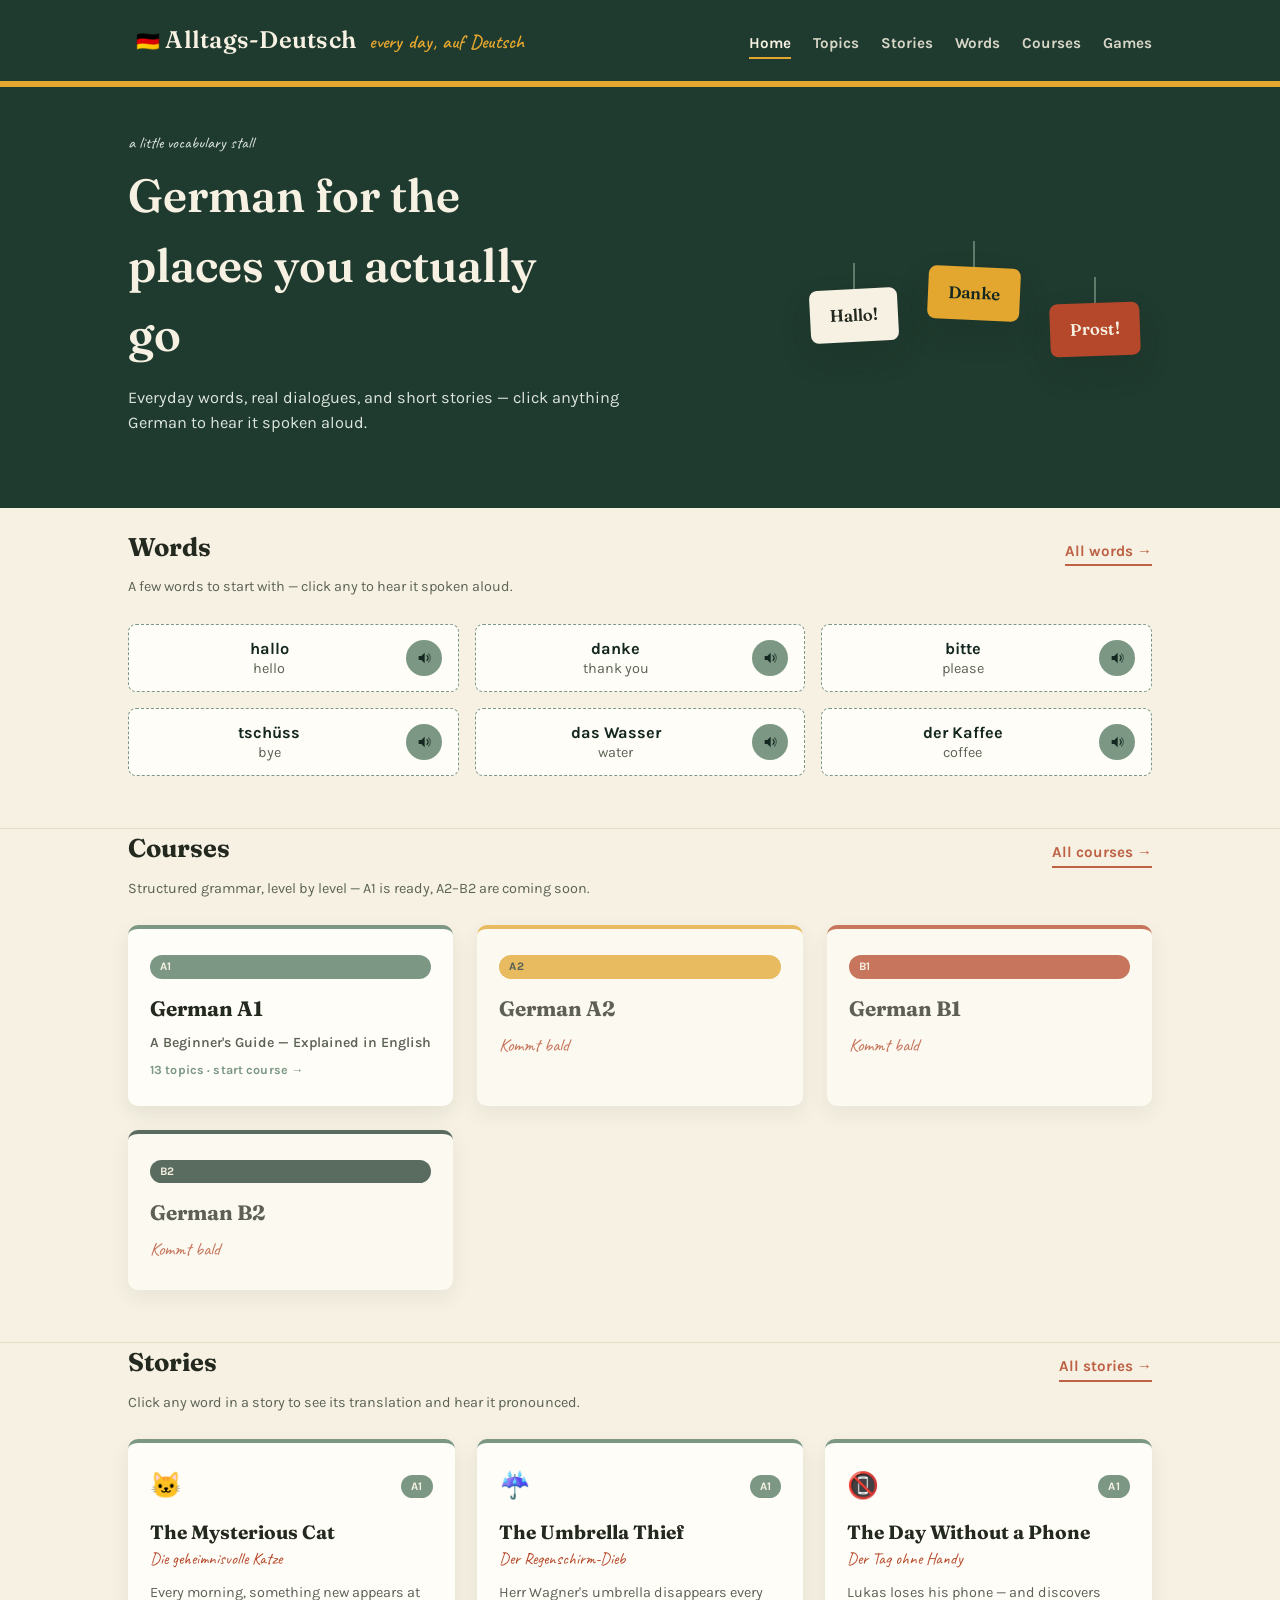
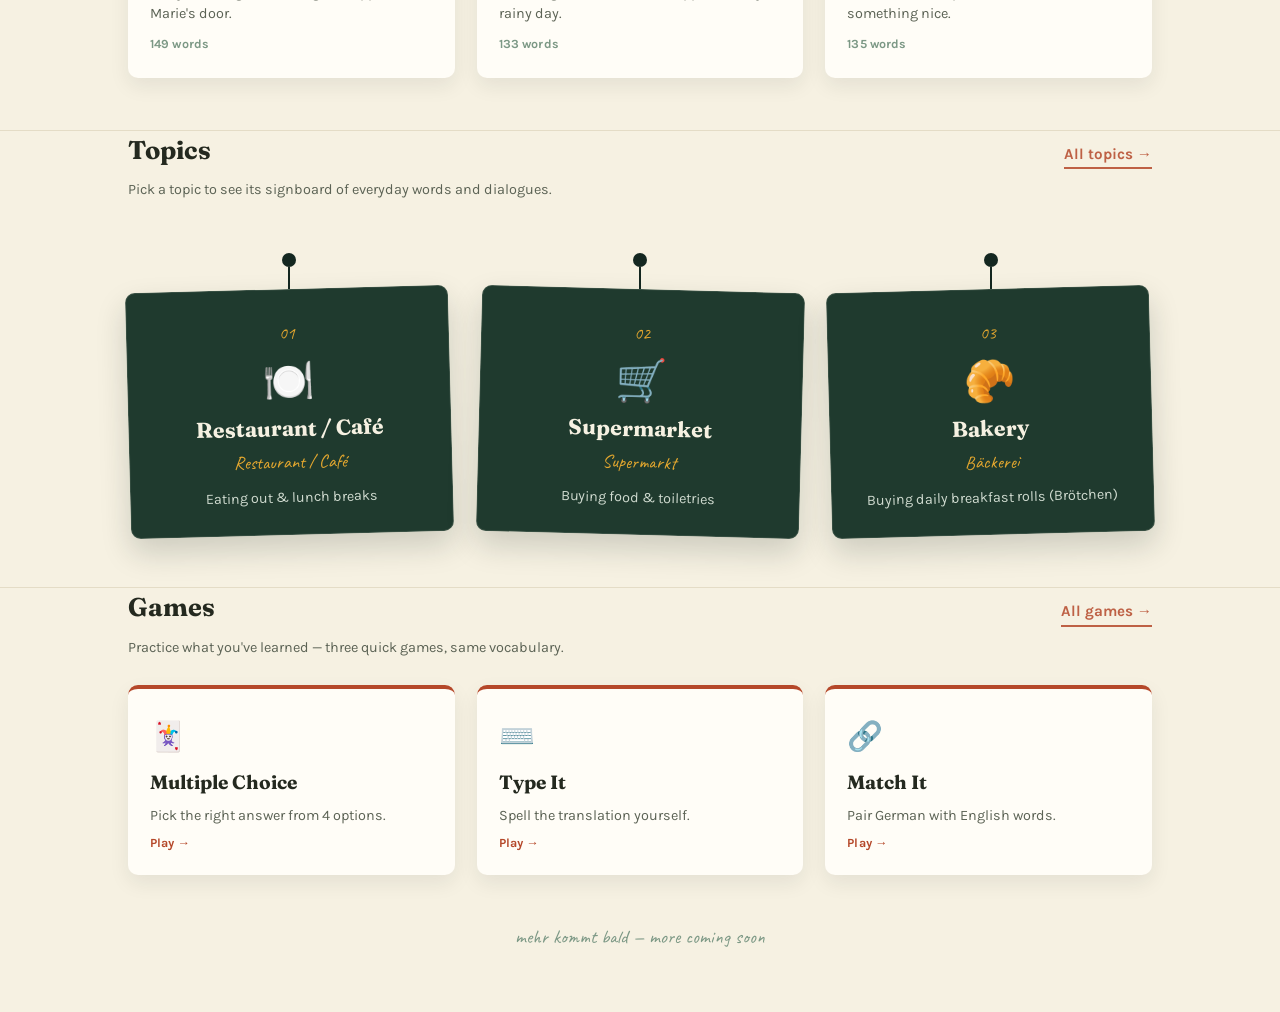
==== commit 166d168b: "Update Alltags-Deutsch add A1 Course" ====
--- a/index.html
+++ b/index.html
@@ -8,6 +8,7 @@
 <link rel="preconnect" href="https://fonts.googleapis.com">
 <link rel="preconnect" href="https://fonts.gstatic.com" crossorigin>
 <link href="https://fonts.googleapis.com/css2?family=Fraunces:opsz,wght@9..144,500;9..144,600&family=Karla:wght@400;500;700&family=Caveat:wght@600&display=swap" rel="stylesheet">
+<link rel="icon" type="image/svg+xml" href="favicon.svg">
 <link rel="stylesheet" href="style.css">
 </head>
 <body>
@@ -23,6 +24,7 @@
       <a class="nav-link" href="topics.html">Topics</a>
       <a class="nav-link" href="stories.html">Stories</a>
       <a class="nav-link" href="words.html">Words</a>
+      <a class="nav-link" href="courses.html">Courses</a>
       <a class="nav-link" href="games.html">Games</a>
     </nav>
   </div>
@@ -75,6 +77,19 @@
 <section class="stories-teaser">
   <div class="wrap">
     <div class="stories-teaser-head">
+      <h2>Courses</h2>
+      <a class="nav-link" href="courses.html" style="color: var(--brick); border-color: var(--brick);">All courses →</a>
+    </div>
+    <p class="section-hint" style="margin-top: -14px;">Structured grammar, level by level — A1 is ready, A2–B2 are coming soon.</p>
+    <div class="course-grid" id="courses-teaser-grid">
+      <!-- Filled in by app.js from COURSES in courses-data.js -->
+    </div>
+  </div>
+</section>
+
+<section class="stories-teaser">
+  <div class="wrap">
+    <div class="stories-teaser-head">
       <h2>Stories</h2>
       <a class="nav-link" href="stories.html" style="color: var(--brick); border-color: var(--brick);">All stories →</a>
     </div>
@@ -116,6 +131,7 @@
 <script src="data.js"></script>
 <script src="stories-data.js"></script>
 <script src="words-data.js"></script>
+<script src="courses-data.js"></script>
 <script src="app.js"></script>
 </body>
 </html>
--- a/style.css
+++ b/style.css
@@ -731,6 +731,7 @@
 .level-pill[data-level="A1"] { background: var(--sage); }
 .level-pill[data-level="A2"] { background: var(--mustard); color: var(--pine-deep); }
 .level-pill[data-level="B1"] { background: var(--brick); }
+.level-pill[data-level="B2"] { background: var(--pine); }
 
 .story-card {
   background: #FFFDF7;
@@ -1807,3 +1808,224 @@
 .go-retry:hover { background: #A03E24; }
 .go-menu { background: var(--chalk); color: var(--pine-deep); border: 1px solid #E4DCC6; }
 .go-menu:hover { border-color: var(--sage); }
+
+/* ============================================================
+   Courses (courses.html & course.html)
+   ============================================================ */
+
+.course-grid {
+  display: grid;
+  grid-template-columns: repeat(auto-fit, minmax(240px, 1fr));
+  gap: 24px;
+}
+
+.course-card {
+  background: #FFFDF7;
+  border-radius: var(--radius);
+  box-shadow: 0 8px 20px rgba(20, 39, 32, 0.08);
+  padding: 26px 22px;
+  display: flex;
+  flex-direction: column;
+  gap: 8px;
+  text-decoration: none;
+  color: var(--ink);
+  border-top: 4px solid var(--sage);
+  transition: transform 0.2s ease, box-shadow 0.2s ease;
+}
+
+.course-card[data-level="A1"] { border-top-color: var(--sage); }
+.course-card[data-level="A2"] { border-top-color: var(--mustard); }
+.course-card[data-level="B1"] { border-top-color: var(--brick); }
+.course-card[data-level="B2"] { border-top-color: var(--pine); }
+
+.course-card:hover,
+.course-card:focus-visible {
+  transform: translateY(-4px);
+  box-shadow: 0 16px 28px rgba(20, 39, 32, 0.14);
+}
+
+.course-card h3 {
+  font-family: var(--font-display);
+  font-size: 1.3rem;
+  margin: 6px 0 0;
+}
+
+.course-card-sub {
+  font-size: 0.88rem;
+  color: #5C6355;
+  font-weight: 600;
+}
+
+.course-card .story-card-tagline { flex: 1; margin-top: 2px; }
+
+.course-card--soon {
+  opacity: 0.72;
+  cursor: default;
+}
+
+.course-card--soon:hover { transform: none; box-shadow: 0 8px 20px rgba(20, 39, 32, 0.08); }
+
+.course-card-badge-soon {
+  font-family: var(--font-hand);
+  color: var(--brick);
+  font-size: 1.15rem;
+}
+
+/* ---------- Course hero ---------- */
+
+.course-hero {
+  background: var(--pine);
+  color: var(--chalk);
+  padding: 48px 0 36px;
+  border-bottom: 6px solid var(--mustard);
+}
+
+.course-hero h1 {
+  font-family: var(--font-display);
+  font-size: clamp(2.1rem, 4.5vw, 3rem);
+  font-weight: 600;
+  margin: 14px 0 6px;
+}
+
+.course-hero-sub {
+  font-size: 1.05rem;
+  color: var(--mustard);
+  font-weight: 700;
+  margin: 0;
+}
+
+.course-hero-tagline {
+  max-width: 62ch;
+  color: #DCE6DE;
+  font-size: 1rem;
+  margin: 14px 0 0;
+}
+
+/* ---------- Table of contents ---------- */
+
+.course-toc {
+  background: #FFFDF7;
+  border-bottom: 1px solid #E4DCC6;
+  padding: 20px 0;
+  position: sticky;
+  top: 0;
+  z-index: 20;
+}
+
+.course-toc-label {
+  font-size: 0.75rem;
+  font-weight: 700;
+  letter-spacing: 0.06em;
+  text-transform: uppercase;
+  color: #8A9285;
+  margin: 0 0 10px;
+}
+
+.course-toc-links {
+  display: flex;
+  flex-wrap: wrap;
+  gap: 8px 10px;
+  max-height: 84px;
+  overflow-y: auto;
+}
+
+.course-toc-links a {
+  font-size: 0.82rem;
+  font-weight: 700;
+  padding: 6px 12px;
+  border-radius: 999px;
+  background: var(--chalk);
+  border: 1px solid #E4DCC6;
+  text-decoration: none;
+  color: var(--pine-deep);
+  transition: background 0.15s ease, border-color 0.15s ease;
+  white-space: nowrap;
+}
+
+.course-toc-links a:hover,
+.course-toc-links a:focus-visible {
+  background: var(--mustard);
+  border-color: var(--mustard);
+}
+
+/* ---------- Course topic sections ---------- */
+
+.course-topic-de {
+  font-family: var(--font-hand);
+  color: var(--brick);
+  font-size: 1.3rem;
+  margin: -18px 0 20px;
+}
+
+.course-topic-p {
+  max-width: 74ch;
+  line-height: 1.65;
+  margin: 0 0 16px;
+}
+
+.course-table-wrap {
+  margin: 8px 0 26px;
+  overflow-x: auto;
+}
+
+.course-table-caption {
+  font-size: 0.82rem;
+  font-weight: 700;
+  color: #5C6355;
+  margin: 0 0 8px;
+}
+
+.course-table {
+  border-collapse: collapse;
+  width: 100%;
+  min-width: 420px;
+  background: #FFFDF7;
+  border-radius: var(--radius);
+  overflow: hidden;
+  box-shadow: 0 4px 14px rgba(20, 39, 32, 0.06);
+}
+
+.course-table th,
+.course-table td {
+  text-align: left;
+  padding: 10px 14px;
+  border-bottom: 1px solid #E4DCC6;
+  font-size: 0.9rem;
+}
+
+.course-table th {
+  background: var(--pine);
+  color: var(--chalk);
+  font-weight: 700;
+  font-size: 0.78rem;
+  letter-spacing: 0.02em;
+  text-transform: uppercase;
+}
+
+.course-table tbody tr:last-child td { border-bottom: none; }
+.course-table tbody tr:nth-child(even) { background: rgba(124, 152, 133, 0.08); }
+
+.course-tip {
+  background: rgba(227, 167, 47, 0.14);
+  border: 1.5px dashed var(--mustard);
+  border-radius: var(--radius);
+  padding: 14px 18px;
+  margin: 0 0 26px;
+  max-width: 74ch;
+}
+
+.course-tip-label {
+  display: block;
+  font-weight: 700;
+  font-size: 0.82rem;
+  color: var(--brick);
+  margin-bottom: 4px;
+}
+
+.course-tip p { margin: 0; line-height: 1.55; }
+
+.course-examples { margin-top: 4px; }
+
+@media (max-width: 560px) {
+  .course-toc { position: static; }
+}
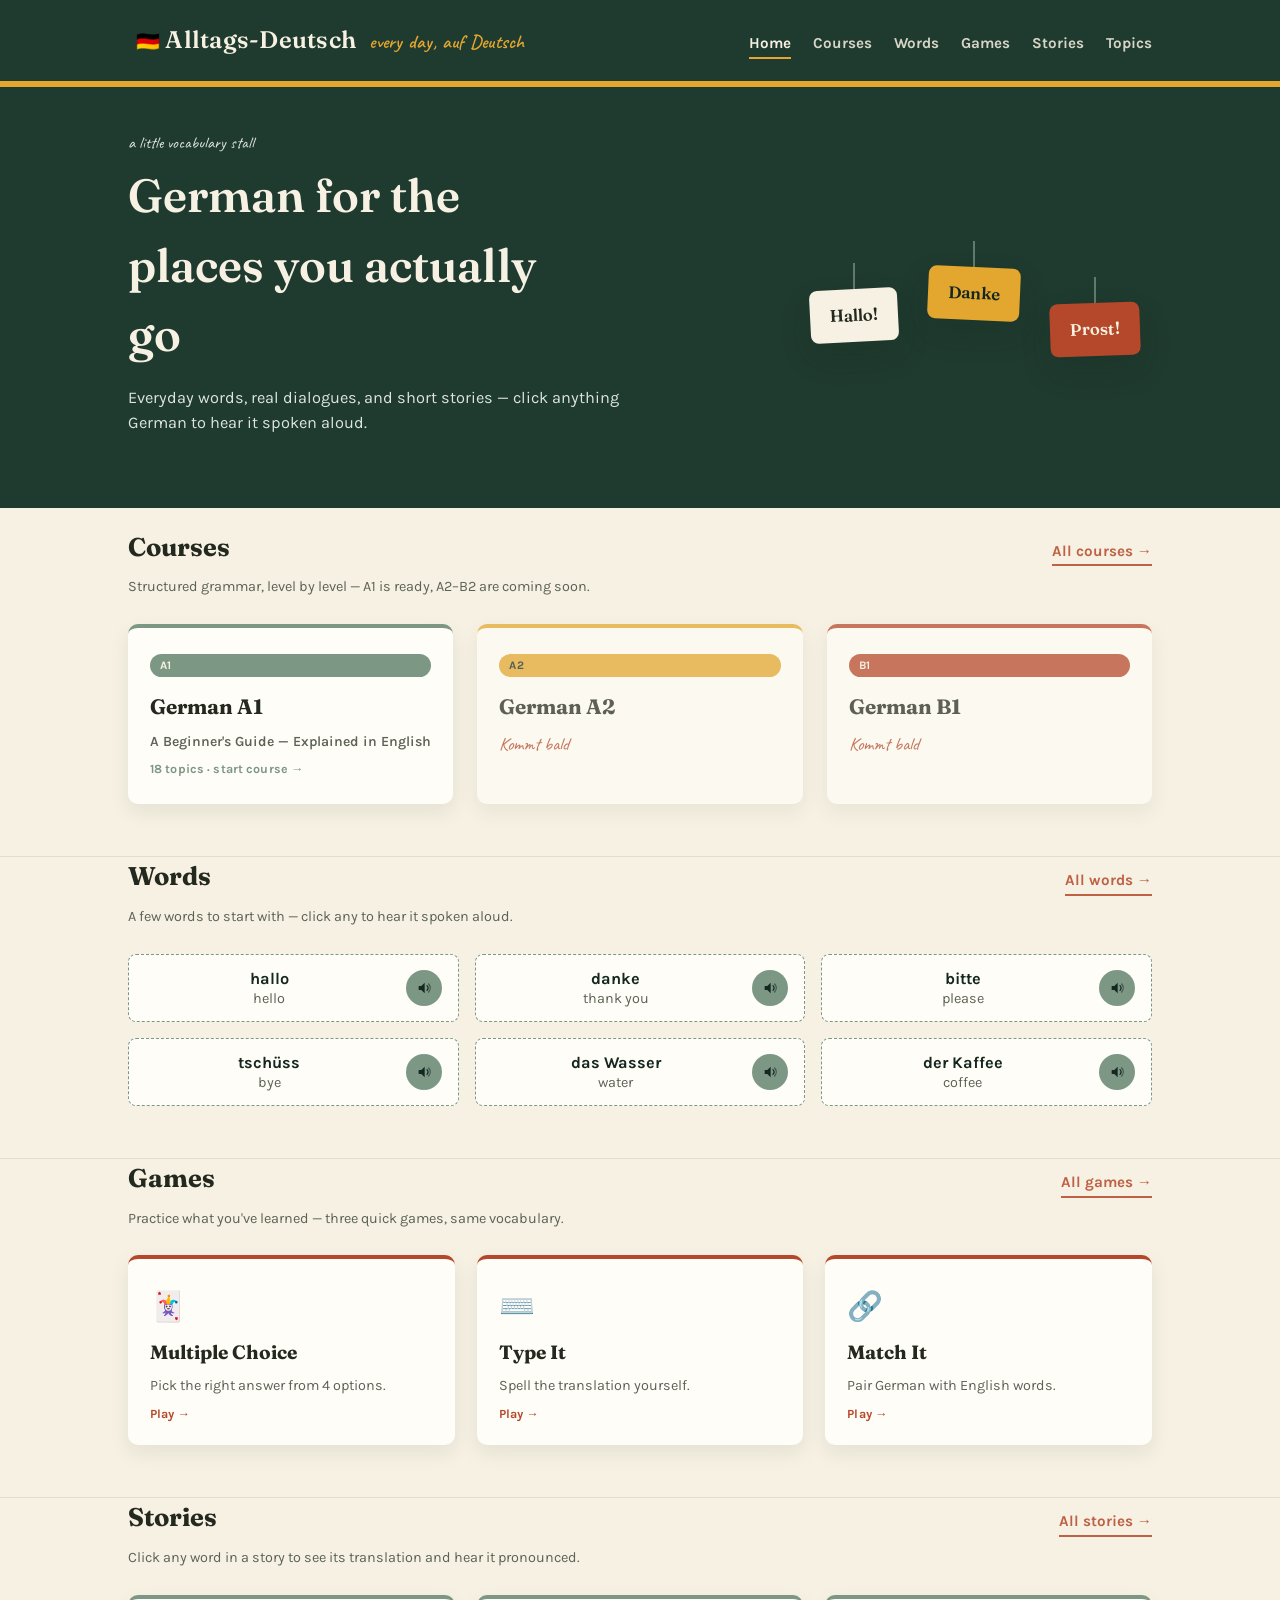
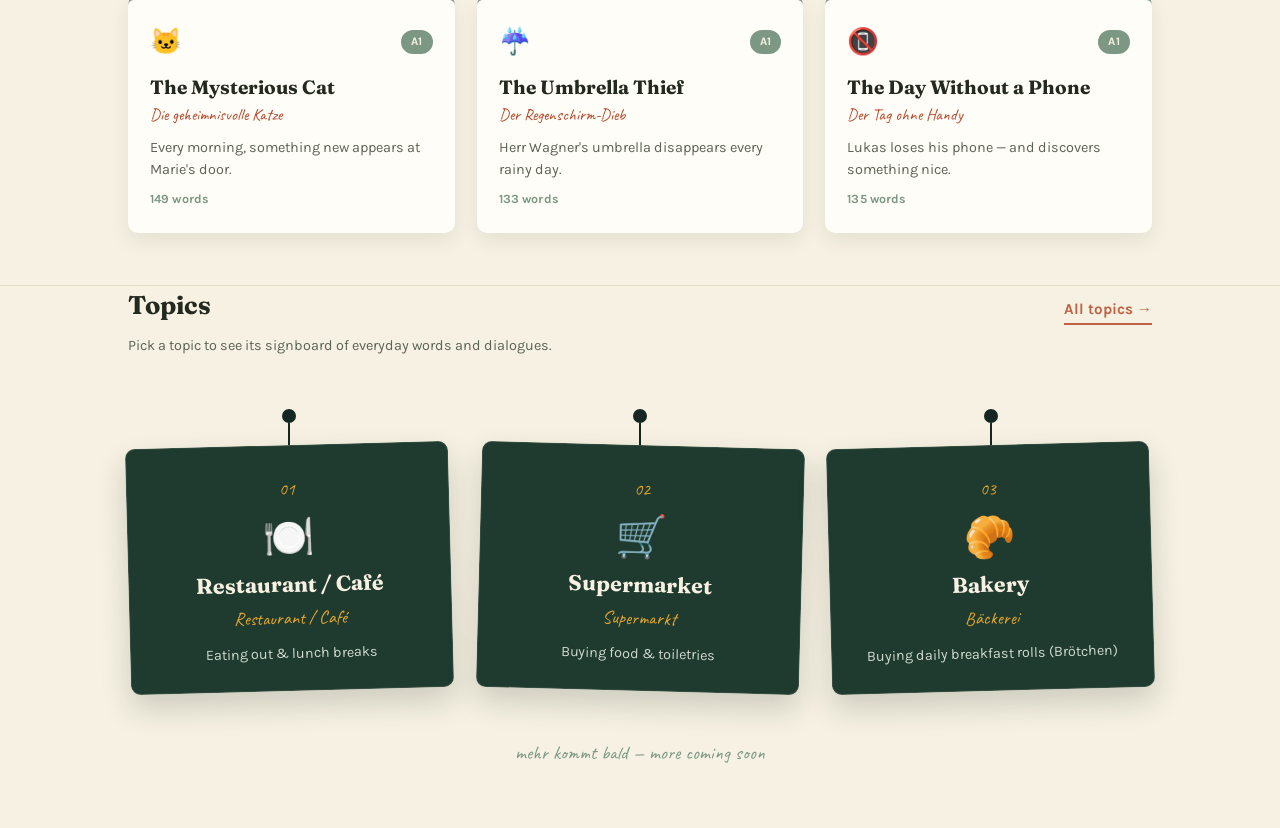
==== commit 61f57936: "Organized" ====
--- a/index.html
+++ b/index.html
@@ -21,11 +21,11 @@
     </a>
     <nav class="site-nav">
       <a class="nav-link is-active" href="index.html">Home</a>
+      <a class="nav-link" href="courses.html">Courses</a>
+      <a class="nav-link" href="words.html">Words</a>
+      <a class="nav-link" href="games.html">Games</a>
+      <a class="nav-link" href="stories.html">Stories</a>
       <a class="nav-link" href="topics.html">Topics</a>
-      <a class="nav-link" href="stories.html">Stories</a>
-      <a class="nav-link" href="words.html">Words</a>
-      <a class="nav-link" href="courses.html">Courses</a>
-      <a class="nav-link" href="games.html">Games</a>
     </nav>
   </div>
 </header>
@@ -64,6 +64,19 @@
 <section class="stories-teaser">
   <div class="wrap">
     <div class="stories-teaser-head">
+      <h2>Courses</h2>
+      <a class="nav-link" href="courses.html" style="color: var(--brick); border-color: var(--brick);">All courses →</a>
+    </div>
+    <p class="section-hint" style="margin-top: -14px;">Structured grammar, level by level — A1 is ready, A2–B2 are coming soon.</p>
+    <div class="course-grid" id="courses-teaser-grid">
+      <!-- Filled in by app.js from COURSES in courses-data.js -->
+    </div>
+  </div>
+</section>
+
+<section class="stories-teaser">
+  <div class="wrap">
+    <div class="stories-teaser-head">
       <h2>Words</h2>
       <a class="nav-link" href="words.html" style="color: var(--brick); border-color: var(--brick);">All words →</a>
     </div>
@@ -77,12 +90,12 @@
 <section class="stories-teaser">
   <div class="wrap">
     <div class="stories-teaser-head">
-      <h2>Courses</h2>
-      <a class="nav-link" href="courses.html" style="color: var(--brick); border-color: var(--brick);">All courses →</a>
+      <h2>Games</h2>
+      <a class="nav-link" href="games.html" style="color: var(--brick); border-color: var(--brick);">All games →</a>
     </div>
-    <p class="section-hint" style="margin-top: -14px;">Structured grammar, level by level — A1 is ready, A2–B2 are coming soon.</p>
-    <div class="course-grid" id="courses-teaser-grid">
-      <!-- Filled in by app.js from COURSES in courses-data.js -->
+    <p class="section-hint" style="margin-top: -14px;">Practice what you've learned — three quick games, same vocabulary.</p>
+    <div class="stories-teaser-grid" id="games-teaser-grid">
+      <!-- Filled in by app.js from GAME_MODES -->
     </div>
   </div>
 </section>
@@ -113,19 +126,6 @@
   </div>
 </section>
 
-<section class="stories-teaser">
-  <div class="wrap">
-    <div class="stories-teaser-head">
-      <h2>Games</h2>
-      <a class="nav-link" href="games.html" style="color: var(--brick); border-color: var(--brick);">All games →</a>
-    </div>
-    <p class="section-hint" style="margin-top: -14px;">Practice what you've learned — three quick games, same vocabulary.</p>
-    <div class="stories-teaser-grid" id="games-teaser-grid">
-      <!-- Filled in by app.js from GAME_MODES -->
-    </div>
-  </div>
-</section>
-
 <p class="footer-note wrap">mehr kommt bald — more coming soon</p>
 
 <script src="data.js"></script>
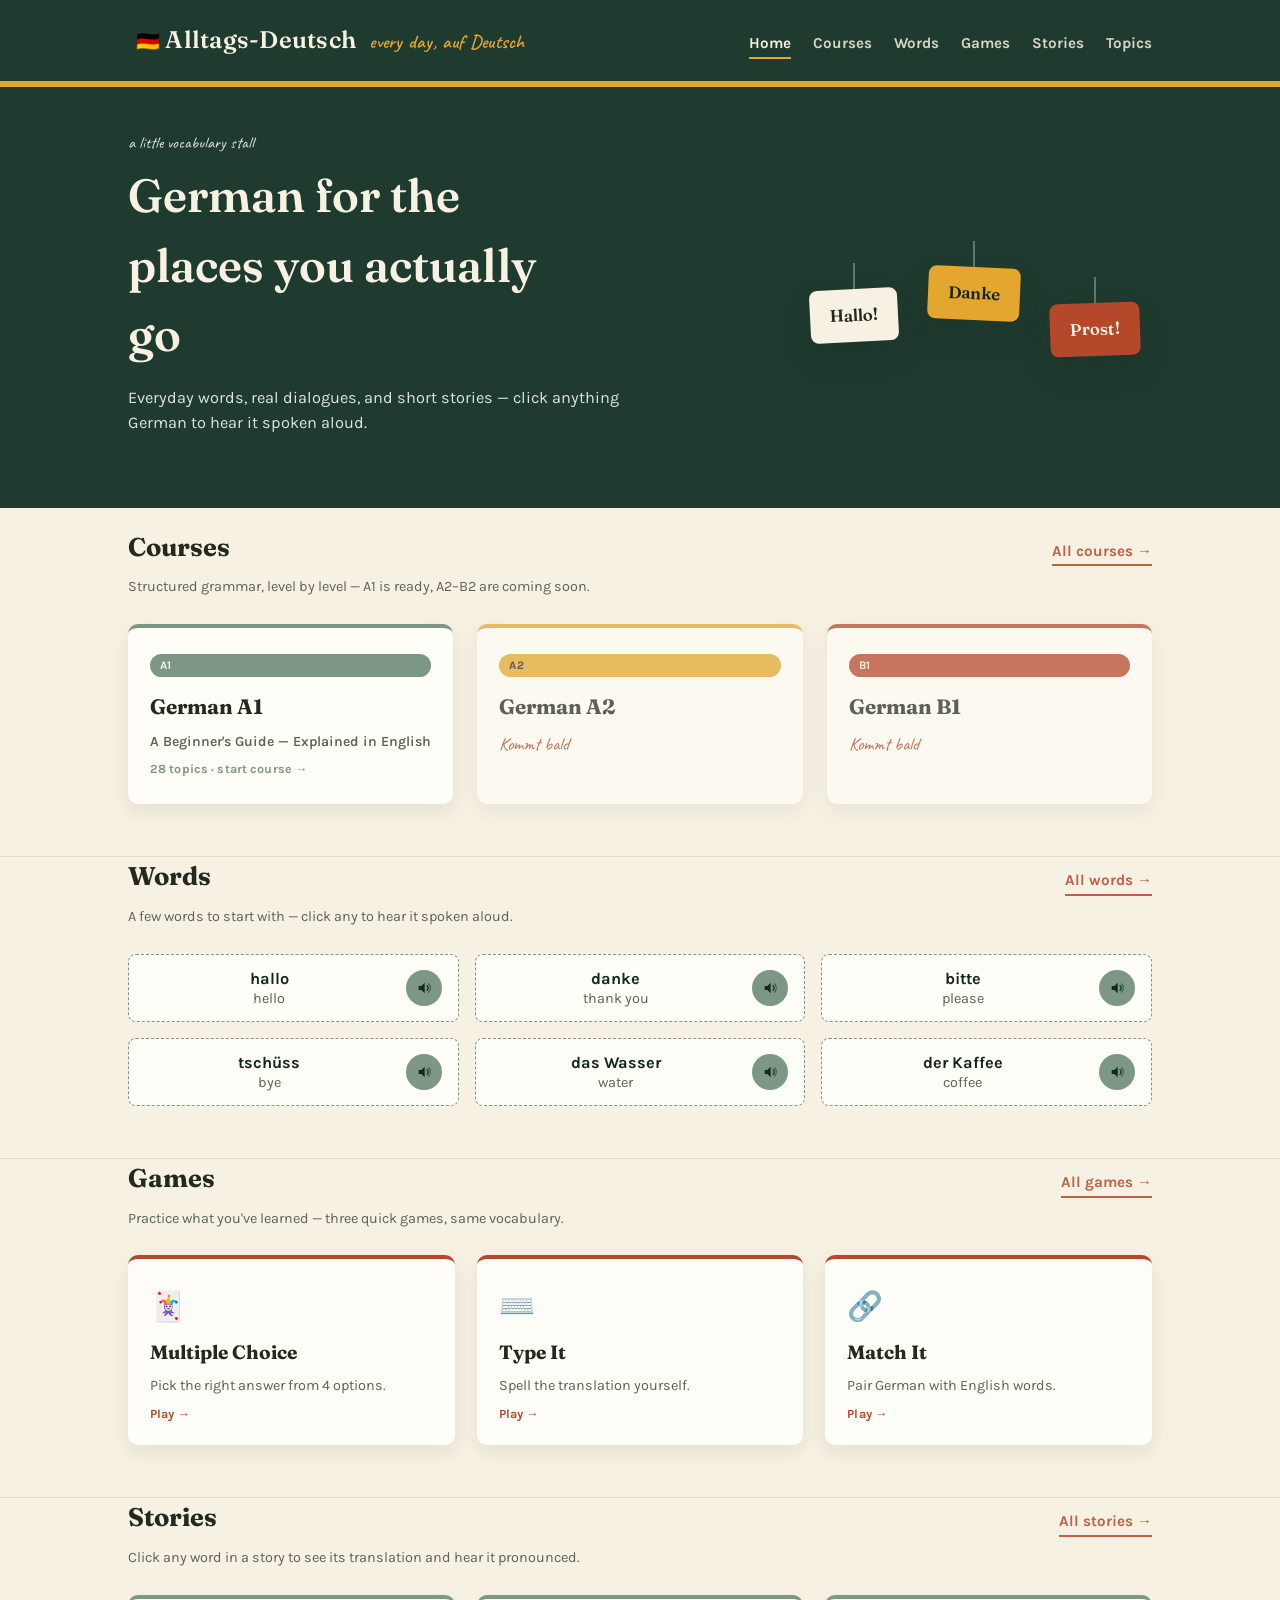
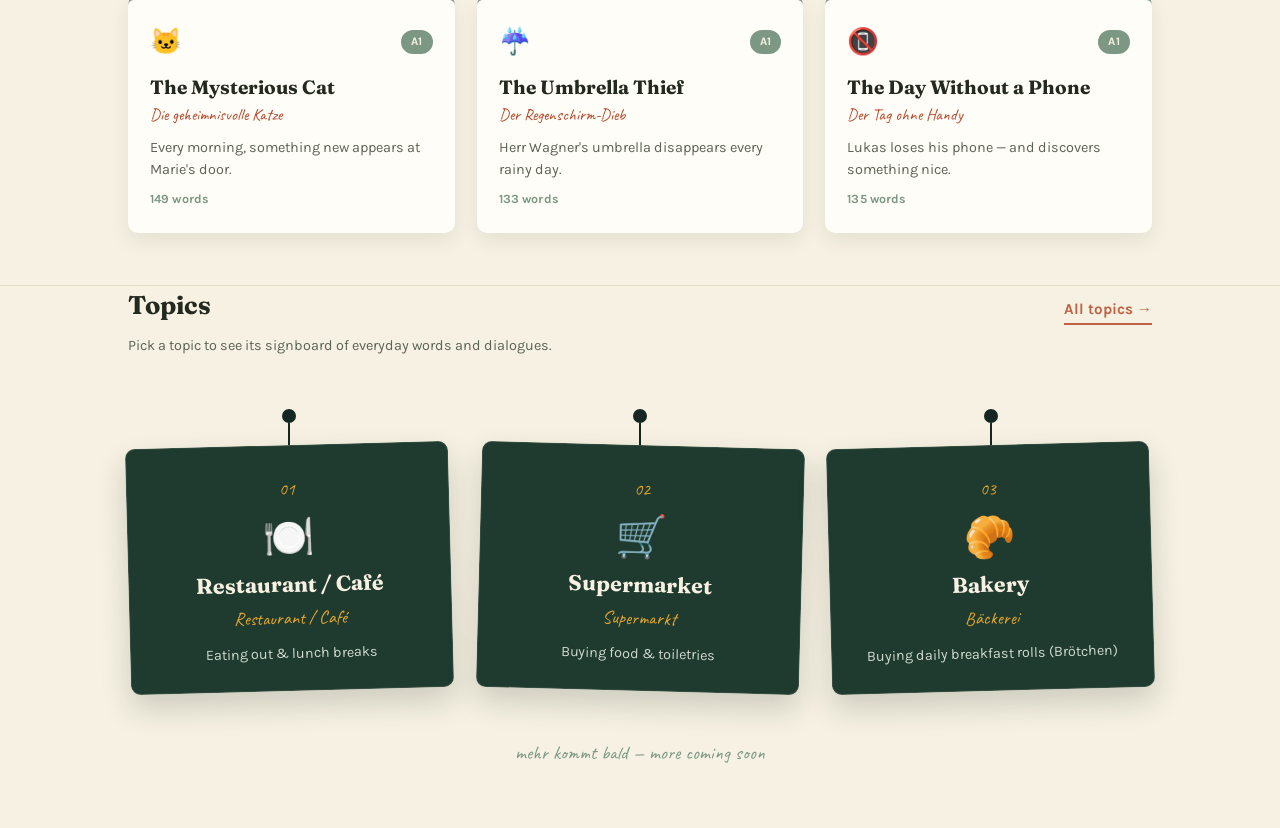
==== commit 9f79bf07: "Add floating Go to Top button and refine course table alignment for mobile and PC" ====
--- a/index.html
+++ b/index.html
@@ -133,5 +133,6 @@
 <script src="words-data.js"></script>
 <script src="courses-data.js"></script>
 <script src="app.js"></script>
+<script src="common.js"></script>
 </body>
 </html>
--- a/style.css
+++ b/style.css
@@ -1966,6 +1966,10 @@
 .course-table-wrap {
   margin: 8px 0 26px;
   overflow-x: auto;
+  -webkit-overflow-scrolling: touch;
+  border-radius: var(--radius);
+  box-shadow: 0 4px 14px rgba(20, 39, 32, 0.06);
+  border: 1px solid #E4DCC6;
 }
 
 .course-table-caption {
@@ -1978,19 +1982,18 @@
 .course-table {
   border-collapse: collapse;
   width: 100%;
-  min-width: 420px;
+  min-width: 440px;
   background: #FFFDF7;
-  border-radius: var(--radius);
-  overflow: hidden;
-  box-shadow: 0 4px 14px rgba(20, 39, 32, 0.06);
 }
 
 .course-table th,
 .course-table td {
   text-align: left;
+  vertical-align: top;
   padding: 10px 14px;
   border-bottom: 1px solid #E4DCC6;
   font-size: 0.9rem;
+  line-height: 1.45;
 }
 
 .course-table th {
@@ -2000,6 +2003,13 @@
   font-size: 0.78rem;
   letter-spacing: 0.02em;
   text-transform: uppercase;
+  white-space: nowrap;
+}
+
+.course-table td:first-child {
+  font-weight: 700;
+  color: var(--pine-deep);
+  white-space: nowrap;
 }
 
 .course-table tbody tr:last-child td { border-bottom: none; }
@@ -2029,3 +2039,76 @@
 @media (max-width: 560px) {
   .course-toc { position: static; }
 }
+
+/* ---------- Floating Go to Top Button ---------- */
+
+.back-to-top {
+  position: fixed;
+  bottom: 24px;
+  right: 24px;
+  z-index: 1000;
+  display: inline-flex;
+  align-items: center;
+  gap: 8px;
+  padding: 10px 18px;
+  background: var(--pine);
+  color: var(--chalk);
+  border: 2px solid var(--mustard);
+  border-radius: 999px;
+  font-family: var(--font-body);
+  font-size: 0.9rem;
+  font-weight: 700;
+  letter-spacing: 0.02em;
+  box-shadow: 0 8px 24px rgba(20, 39, 32, 0.35);
+  cursor: pointer;
+  opacity: 0;
+  visibility: hidden;
+  pointer-events: none;
+  transform: translateY(16px) scale(0.92);
+  transition: opacity 0.25s cubic-bezier(0.16, 1, 0.3, 1),
+              transform 0.25s cubic-bezier(0.16, 1, 0.3, 1),
+              visibility 0.25s cubic-bezier(0.16, 1, 0.3, 1),
+              background 0.2s ease,
+              box-shadow 0.2s ease,
+              border-color 0.2s ease;
+}
+
+.back-to-top.is-visible {
+  opacity: 1;
+  visibility: visible;
+  pointer-events: auto;
+  transform: translateY(0) scale(1);
+}
+
+.back-to-top:hover {
+  background: var(--pine-deep);
+  border-color: #f7bd48;
+  color: #ffffff;
+  box-shadow: 0 12px 30px rgba(20, 39, 32, 0.45);
+  transform: translateY(-3px) scale(1.03);
+}
+
+.back-to-top:active {
+  transform: translateY(0) scale(0.98);
+}
+
+.back-to-top-icon {
+  font-size: 1.1rem;
+  line-height: 1;
+  font-weight: 800;
+  transition: transform 0.2s ease;
+}
+
+.back-to-top:hover .back-to-top-icon {
+  transform: translateY(-2px);
+}
+
+@media (max-width: 600px) {
+  .back-to-top {
+    bottom: 18px;
+    right: 18px;
+    padding: 8px 14px;
+    font-size: 0.85rem;
+  }
+}
+
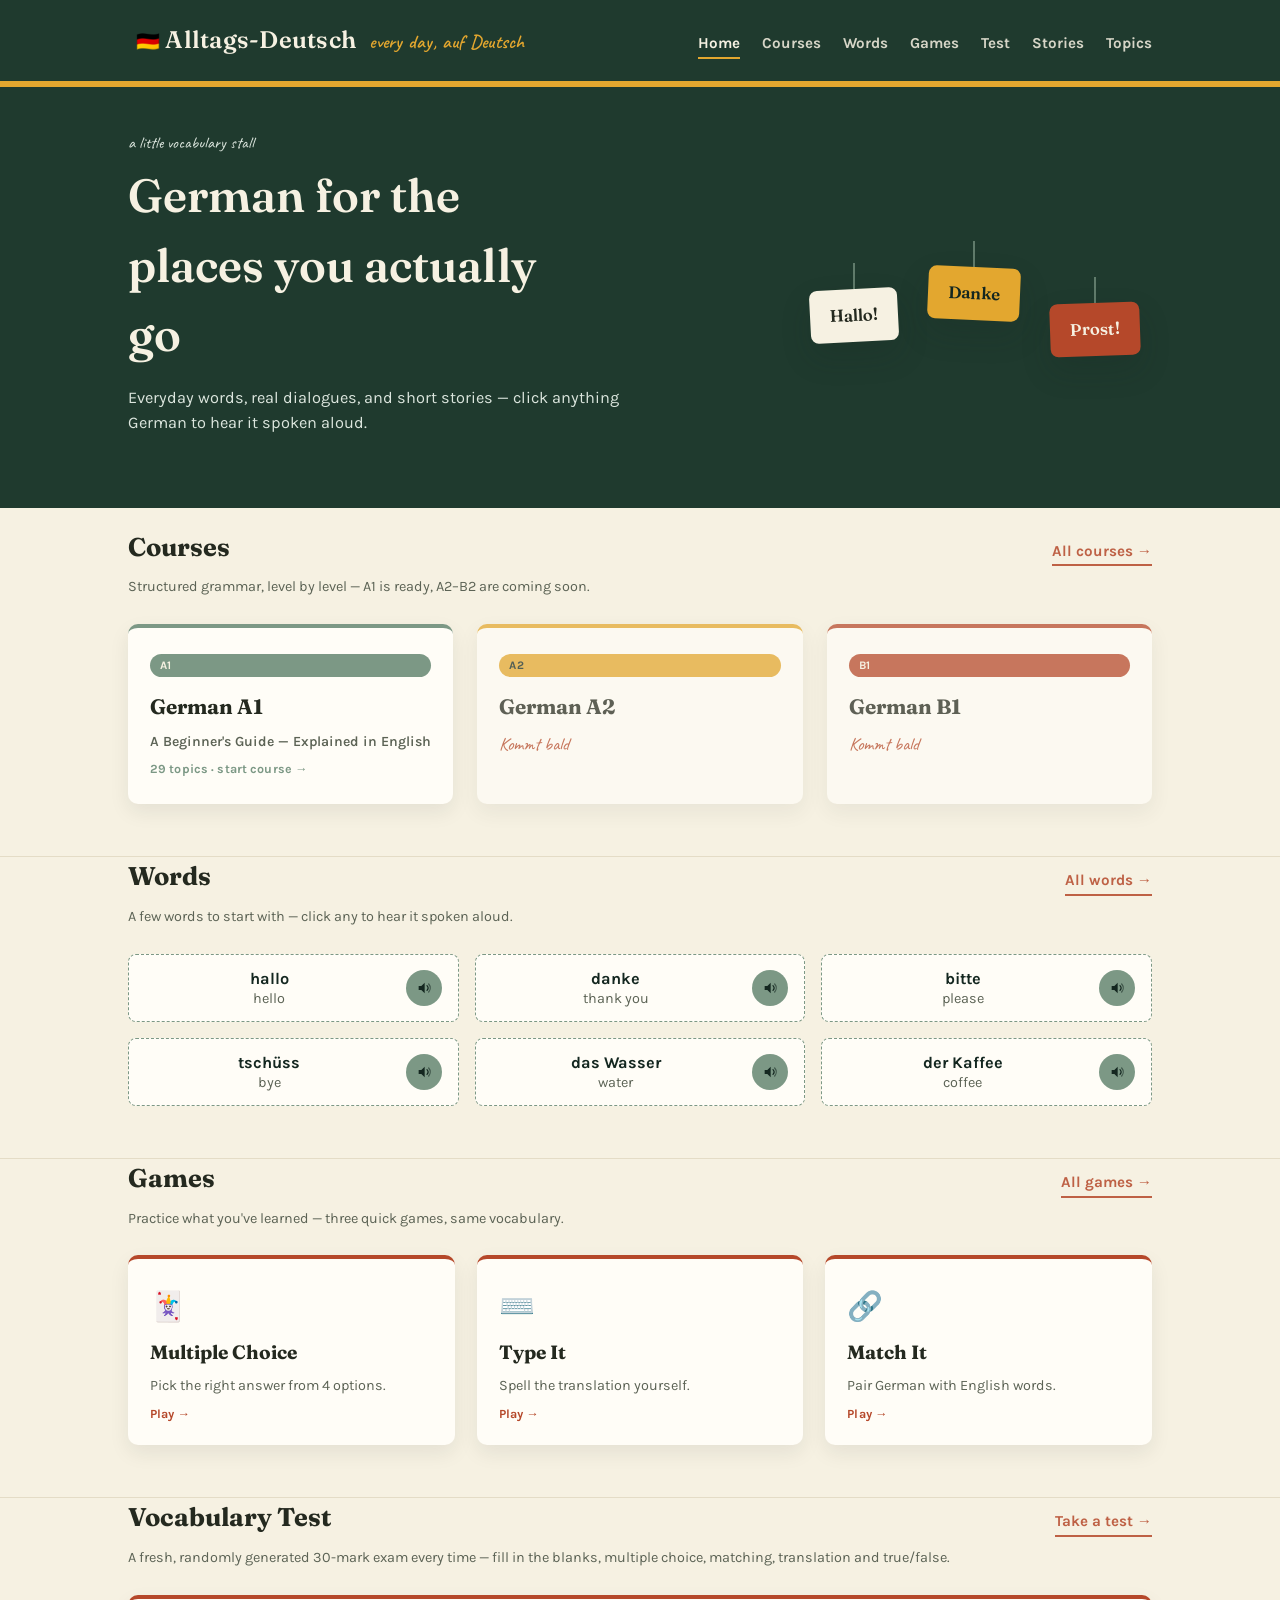
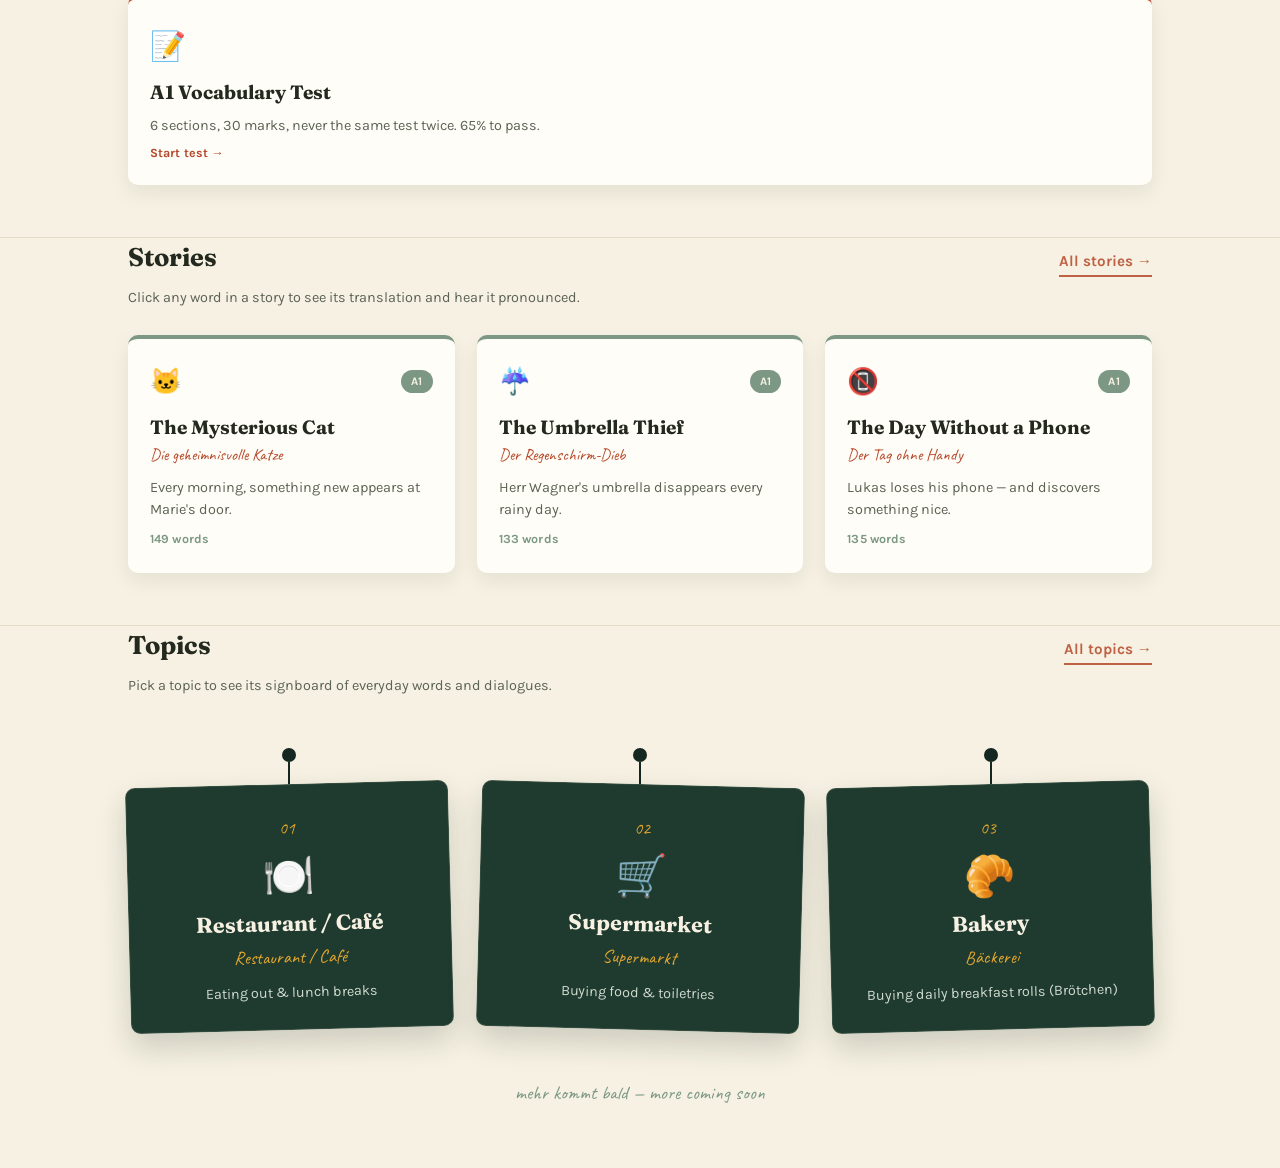
==== commit 75138802: "Update site: modified pages, styles, games, stories & added test files" ====
--- a/index.html
+++ b/index.html
@@ -24,6 +24,7 @@
       <a class="nav-link" href="courses.html">Courses</a>
       <a class="nav-link" href="words.html">Words</a>
       <a class="nav-link" href="games.html">Games</a>
+      <a class="nav-link" href="test.html">Test</a>
       <a class="nav-link" href="stories.html">Stories</a>
       <a class="nav-link" href="topics.html">Topics</a>
     </nav>
@@ -103,6 +104,24 @@
 <section class="stories-teaser">
   <div class="wrap">
     <div class="stories-teaser-head">
+      <h2>Vocabulary Test</h2>
+      <a class="nav-link" href="test.html" style="color: var(--brick); border-color: var(--brick);">Take a test →</a>
+    </div>
+    <p class="section-hint" style="margin-top: -14px;">A fresh, randomly generated 30-mark exam every time — fill in the blanks, multiple choice, matching, translation and true/false.</p>
+    <div class="stories-teaser-grid">
+      <a class="game-teaser-card" href="test.html">
+        <span class="game-teaser-icon" aria-hidden="true">📝</span>
+        <h3>A1 Vocabulary Test</h3>
+        <p class="story-card-tagline">6 sections, 30 marks, never the same test twice. 65% to pass.</p>
+        <span class="game-teaser-cta">Start test →</span>
+      </a>
+    </div>
+  </div>
+</section>
+
+<section class="stories-teaser">
+  <div class="wrap">
+    <div class="stories-teaser-head">
       <h2>Stories</h2>
       <a class="nav-link" href="stories.html" style="color: var(--brick); border-color: var(--brick);">All stories →</a>
     </div>
--- a/style.css
+++ b/style.css
@@ -1757,6 +1757,118 @@
   100% { transform: translate(var(--dx, 0), 100vh) rotate(var(--rot, 360deg)); opacity: 0; }
 }
 
+/* ---------- Help button / panel (MC & Match) ---------- */
+.help-row { text-align: center; margin-bottom: 12px; }
+.help-btn {
+  background: rgba(227, 167, 47, 0.14);
+  border: 1.5px dashed var(--mustard);
+  border-radius: 999px;
+  padding: 8px 16px;
+  font-family: var(--font-body);
+  font-size: 0.8rem;
+  font-weight: 700;
+  color: #8A5E12;
+  cursor: pointer;
+  transition: all 0.15s ease;
+}
+.help-btn:hover:not(:disabled) { background: rgba(227, 167, 47, 0.24); border-style: solid; }
+.help-btn:disabled { opacity: 0.55; cursor: default; }
+.help-btn.used { border-style: solid; }
+.help-panel {
+  background: rgba(227, 167, 47, 0.1);
+  border: 1.5px solid var(--mustard);
+  border-radius: var(--radius);
+  padding: 12px 16px;
+  margin-bottom: 14px;
+  font-size: 0.88rem;
+  color: #5C6355;
+  line-height: 1.5;
+  text-align: center;
+}
+.help-panel .hp-de { color: var(--pine-deep); font-weight: 700; display: block; margin-bottom: 3px; }
+.help-panel .hp-en { color: #5C6355; font-style: italic; display: block; }
+.help-panel .hp-note { display: block; margin-top: 6px; font-size: 0.72rem; color: #8A5E12; text-transform: uppercase; letter-spacing: 0.5px; font-weight: 700; }
+.match-header .help-btn { margin-top: 8px; }
+
+/* ---------- Quiz length toggle wrapping on narrow screens ---------- */
+.rate-toggle.wrap { flex-wrap: wrap; }
+.rate-toggle.wrap .rate-btn { flex: 1 1 21%; min-width: 64px; }
+.quiz-length-note { font-size: 0.74rem; color: #8A9285; margin: 12px 0 0; text-align: center; line-height: 1.4; }
+
+/* ---------- Quiz scoreboard rows ---------- */
+.sb-row .sb-status {
+  font-size: 0.68rem;
+  font-weight: 700;
+  padding: 2px 8px;
+  border-radius: 999px;
+  text-transform: uppercase;
+  letter-spacing: 0.4px;
+  white-space: nowrap;
+}
+.sb-status.excellent { background: rgba(227, 167, 47, 0.2); color: #8A5E12; }
+.sb-status.above { background: rgba(52, 168, 118, 0.16); color: #206b49; }
+.sb-status.good { background: rgba(52, 168, 118, 0.14); color: #206b49; }
+.sb-status.average { background: rgba(124, 152, 133, 0.18); color: #4b5c4f; }
+.sb-status.poor { background: rgba(181, 72, 42, 0.12); color: var(--brick); }
+
+/* ---------- Quiz review overlay ---------- */
+#quiz-review-overlay {
+  position: fixed;
+  inset: 0;
+  z-index: 6000;
+  display: none;
+  align-items: center;
+  justify-content: center;
+  padding: 20px;
+  background: rgba(20, 39, 32, 0.6);
+}
+.quiz-review-card {
+  background: #FFFDF7;
+  border-radius: var(--radius);
+  box-shadow: var(--shadow-lift);
+  padding: 34px 28px 28px;
+  max-width: 480px;
+  width: 100%;
+  max-height: 88vh;
+  overflow-y: auto;
+  text-align: center;
+  border: 1.5px dashed var(--sage);
+}
+.quiz-review-card h2 { font-family: var(--font-display); font-weight: 600; font-size: 1.6rem; color: var(--pine-deep); margin: 0 0 10px; }
+.qr-status-badge {
+  display: inline-block;
+  font-family: var(--font-body);
+  font-weight: 800;
+  font-size: 0.8rem;
+  letter-spacing: 0.6px;
+  text-transform: uppercase;
+  padding: 5px 16px;
+  border-radius: 999px;
+  margin-bottom: 16px;
+}
+.qr-status-badge.excellent { background: rgba(227, 167, 47, 0.2); color: #8A5E12; }
+.qr-status-badge.above { background: rgba(52, 168, 118, 0.16); color: #206b49; }
+.qr-status-badge.good { background: rgba(52, 168, 118, 0.14); color: #206b49; }
+.qr-status-badge.average { background: rgba(124, 152, 133, 0.18); color: #4b5c4f; }
+.qr-status-badge.poor { background: rgba(181, 72, 42, 0.12); color: var(--brick); }
+.qr-score-row { display: flex; align-items: baseline; justify-content: center; gap: 14px; margin-bottom: 4px; }
+.qr-score-big { font-family: var(--font-body); font-size: 2.2rem; font-weight: 800; color: var(--pine-deep); }
+.qr-score-big small { font-size: 0.85rem; font-weight: 600; color: #8A9285; margin-left: 4px; }
+.qr-percent { font-family: var(--font-body); font-size: 2.2rem; font-weight: 800; color: var(--brick); }
+.qr-pass-line { font-size: 0.85rem; font-weight: 700; margin: 0 0 18px; }
+.qr-pass-line.pass { color: #206b49; }
+.qr-pass-line.fail { color: var(--brick); }
+.qr-answers { text-align: left; background: var(--chalk); border-radius: var(--radius); padding: 6px 14px; margin-bottom: 18px; max-height: 280px; overflow-y: auto; }
+.qr-item { display: flex; flex-direction: column; gap: 2px; padding: 9px 0; border-bottom: 1px solid #E4DCC6; font-size: 0.85rem; }
+.qr-item:last-child { border-bottom: none; }
+.qr-item-top { display: flex; justify-content: space-between; gap: 8px; font-weight: 700; color: var(--pine-deep); }
+.qr-item-mark { flex-shrink: 0; }
+.qr-item.correct .qr-item-mark { color: #34A876; }
+.qr-item.wrong .qr-item-mark { color: var(--brick); }
+.qr-item-answer { color: #5C6355; font-size: 0.8rem; }
+.qr-item-answer .ans-wrong { color: var(--brick); text-decoration: line-through; margin-right: 6px; }
+.qr-item-answer .ans-correct { color: #206b49; font-weight: 700; }
+
 /* ---------- Game over overlay ---------- */
 #gameover-overlay {
   position: fixed;
@@ -1958,7 +2070,6 @@
 }
 
 .course-topic-p {
-  max-width: 74ch;
   line-height: 1.65;
   margin: 0 0 16px;
 }
@@ -2021,7 +2132,6 @@
   border-radius: var(--radius);
   padding: 14px 18px;
   margin: 0 0 26px;
-  max-width: 74ch;
 }
 
 .course-tip-label {
@@ -2112,3 +2222,229 @@
   }
 }
 
+
+/* ============================================================
+   VOCABULARY TEST PAGE (test.html)
+   ============================================================ */
+
+/* ---------- Disabled ("coming soon") level tabs ---------- */
+.game-setup-card .level-tab.is-disabled {
+  opacity: 0.5;
+  cursor: not-allowed;
+}
+.game-setup-card .level-tab.is-disabled:hover { background: var(--chalk); }
+.soon-badge {
+  display: inline-block;
+  font-size: 0.62rem;
+  font-weight: 800;
+  text-transform: uppercase;
+  letter-spacing: 0.5px;
+  background: rgba(181, 72, 42, 0.12);
+  color: var(--brick);
+  padding: 1px 6px;
+  border-radius: 999px;
+  margin-left: 4px;
+  vertical-align: middle;
+}
+
+/* ---------- The exam "paper" ---------- */
+.exam-paper {
+  background: #FFFDF7;
+  border: 1.5px dashed var(--sage);
+  border-radius: var(--radius);
+  box-shadow: var(--shadow-lift);
+  padding: 32px 28px 36px;
+  max-width: 760px;
+  margin: 0 auto;
+}
+.exam-head { text-align: center; margin-bottom: 28px; padding-bottom: 20px; border-bottom: 2px solid #E4DCC6; }
+.exam-head h1 { font-family: var(--font-display); font-weight: 600; font-size: 1.7rem; color: var(--pine-deep); margin: 0 0 6px; }
+.exam-head p { font-size: 0.85rem; color: #8A9285; margin: 0; }
+
+.exam-part { margin-bottom: 34px; }
+.exam-part-title {
+  font-family: var(--font-body);
+  font-size: 0.95rem;
+  font-weight: 800;
+  color: var(--pine-deep);
+  display: flex;
+  align-items: baseline;
+  justify-content: space-between;
+  gap: 10px;
+  border-bottom: 1.5px solid var(--mustard);
+  padding-bottom: 8px;
+  margin: 0 0 6px;
+}
+.exam-part-marks { font-size: 0.68rem; font-weight: 700; color: #8A5E12; text-transform: uppercase; letter-spacing: 0.5px; white-space: nowrap; }
+.exam-instruction { font-size: 0.82rem; color: #5C6355; margin: 0 0 16px; font-style: italic; }
+
+.word-bank {
+  display: flex;
+  flex-wrap: wrap;
+  gap: 8px;
+  background: var(--chalk);
+  border-radius: var(--radius);
+  padding: 12px 14px;
+  margin-bottom: 18px;
+}
+.word-bank-chip {
+  font-family: var(--font-body);
+  font-size: 0.8rem;
+  font-weight: 700;
+  color: var(--pine-deep);
+  background: #FFFDF7;
+  border: 1px solid #E4DCC6;
+  border-radius: 999px;
+  padding: 4px 12px;
+}
+
+.exam-q { display: flex; gap: 10px; margin-bottom: 18px; }
+.exam-q-num { font-family: var(--font-body); font-weight: 800; color: var(--brick); min-width: 22px; flex-shrink: 0; }
+.exam-q-body { flex: 1; min-width: 0; }
+.exam-q-text { font-size: 0.92rem; color: var(--pine-deep); margin: 0 0 8px; line-height: 1.5; }
+
+.exam-text-input {
+  width: 100%;
+  max-width: 320px;
+  border: 1.5px solid #E4DCC6;
+  border-radius: 8px;
+  padding: 9px 12px;
+  font-family: var(--font-body);
+  font-size: 0.9rem;
+  background: #fff;
+  color: var(--ink);
+  transition: border-color 0.15s ease;
+}
+.exam-text-input:focus { outline: none; border-color: var(--mustard); }
+.exam-text-input.is-correct { border-color: #34A876; background: rgba(52, 168, 118, 0.08); }
+.exam-text-input.is-wrong { border-color: var(--brick); background: rgba(181, 72, 42, 0.06); }
+.exam-text-input:disabled { opacity: 0.85; }
+
+.exam-opts { display: flex; flex-direction: column; gap: 8px; max-width: 460px; }
+.exam-opt {
+  display: flex;
+  align-items: center;
+  gap: 10px;
+  border: 1.5px solid #E4DCC6;
+  border-radius: 8px;
+  padding: 9px 13px;
+  cursor: pointer;
+  transition: all 0.15s ease;
+  background: #fff;
+}
+.exam-opt:hover { border-color: var(--sage); }
+.exam-opt.selected { border-color: var(--mustard); background: rgba(227, 167, 47, 0.1); }
+.exam-opt-letter {
+  font-family: var(--font-body);
+  font-weight: 800;
+  font-size: 0.75rem;
+  color: var(--pine-deep);
+  background: var(--chalk);
+  border-radius: 50%;
+  width: 22px; height: 22px;
+  display: flex; align-items: center; justify-content: center;
+  flex-shrink: 0;
+}
+.exam-opt-text { font-size: 0.87rem; color: var(--ink); }
+.exam-opt.is-correct { border-color: #34A876; background: rgba(52, 168, 118, 0.12); }
+.exam-opt.is-correct .exam-opt-letter { background: #34A876; color: #fff; }
+.exam-opt.is-wrong { border-color: var(--brick); background: rgba(181, 72, 42, 0.08); }
+
+.exam-match-key {
+  display: flex;
+  flex-wrap: wrap;
+  gap: 10px 18px;
+  background: var(--chalk);
+  border-radius: var(--radius);
+  padding: 12px 14px;
+  margin-bottom: 18px;
+  font-size: 0.82rem;
+  color: var(--pine-deep);
+}
+.exam-match-body { display: flex; align-items: center; gap: 14px; flex-wrap: wrap; }
+.exam-match-body .exam-q-text { margin: 0; font-weight: 700; min-width: 140px; }
+.exam-select {
+  border: 1.5px solid #E4DCC6;
+  border-radius: 8px;
+  padding: 7px 10px;
+  font-family: var(--font-body);
+  font-size: 0.85rem;
+  background: #fff;
+  color: var(--ink);
+}
+.exam-select:focus { outline: none; border-color: var(--mustard); }
+.exam-select.is-correct { border-color: #34A876; background: rgba(52, 168, 118, 0.08); }
+.exam-select.is-wrong { border-color: var(--brick); background: rgba(181, 72, 42, 0.06); }
+
+.exam-tf { display: flex; gap: 10px; }
+.exam-tf-btn {
+  font-family: var(--font-body);
+  font-size: 0.82rem;
+  font-weight: 700;
+  border: 1.5px solid #E4DCC6;
+  border-radius: 999px;
+  padding: 8px 16px;
+  background: #fff;
+  color: var(--pine-deep);
+  cursor: pointer;
+  transition: all 0.15s ease;
+}
+.exam-tf-btn:hover { border-color: var(--sage); }
+.exam-tf-btn.selected { border-color: var(--mustard); background: rgba(227, 167, 47, 0.14); }
+.exam-tf-btn.is-correct { border-color: #34A876; background: rgba(52, 168, 118, 0.14); color: #206b49; }
+.exam-tf-btn.is-wrong { border-color: var(--brick); background: rgba(181, 72, 42, 0.1); color: var(--brick); }
+
+.exam-correct-note {
+  margin-top: 6px;
+  font-size: 0.78rem;
+  color: #206b49;
+  background: rgba(52, 168, 118, 0.08);
+  border-radius: 6px;
+  padding: 5px 10px;
+  display: inline-block;
+}
+
+.exam-actions { display: flex; flex-wrap: wrap; gap: 10px; justify-content: center; margin-top: 8px; }
+.exam-actions .start-btn { width: auto; flex: 0 1 auto; padding: 12px 26px; }
+.exam-actions .reset-btn { align-self: center; }
+
+.exam-results-banner {
+  margin-top: 30px;
+  padding-top: 26px;
+  border-top: 2px solid #E4DCC6;
+  text-align: center;
+}
+.exam-results-banner .erb-icon { font-size: 2.4rem; margin-bottom: 6px; }
+.exam-results-banner h2 { font-family: var(--font-display); font-weight: 600; font-size: 1.4rem; color: var(--pine-deep); margin: 0 0 10px; }
+.erb-badge {
+  display: inline-block;
+  font-family: var(--font-body);
+  font-weight: 800;
+  font-size: 0.78rem;
+  letter-spacing: 0.6px;
+  text-transform: uppercase;
+  padding: 5px 16px;
+  border-radius: 999px;
+  margin-bottom: 14px;
+  background: rgba(124, 152, 133, 0.18);
+  color: #4b5c4f;
+}
+.exam-results-banner.excellent .erb-badge { background: rgba(227, 167, 47, 0.2); color: #8A5E12; }
+.exam-results-banner.above .erb-badge,
+.exam-results-banner.good .erb-badge { background: rgba(52, 168, 118, 0.16); color: #206b49; }
+.exam-results-banner.poor .erb-badge { background: rgba(181, 72, 42, 0.12); color: var(--brick); }
+.erb-score-row { display: flex; align-items: baseline; justify-content: center; gap: 14px; margin-bottom: 6px; }
+.erb-score { font-family: var(--font-body); font-size: 2rem; font-weight: 800; color: var(--pine-deep); }
+.erb-score small { font-size: 0.8rem; font-weight: 600; color: #8A9285; margin-left: 4px; }
+.erb-percent { font-family: var(--font-body); font-size: 2rem; font-weight: 800; color: var(--brick); }
+.erb-pass { font-size: 0.85rem; font-weight: 700; margin: 0 0 6px; }
+.erb-pass.pass { color: #206b49; }
+.erb-pass.fail { color: var(--brick); }
+.erb-hint { font-size: 0.78rem; color: #8A9285; margin: 0; }
+
+@media (max-width: 640px) {
+  .exam-paper { padding: 24px 16px 28px; }
+  .exam-q { flex-direction: column; gap: 4px; }
+  .exam-q-num { min-width: auto; }
+  .exam-match-body { flex-direction: column; align-items: flex-start; gap: 8px; }
+}
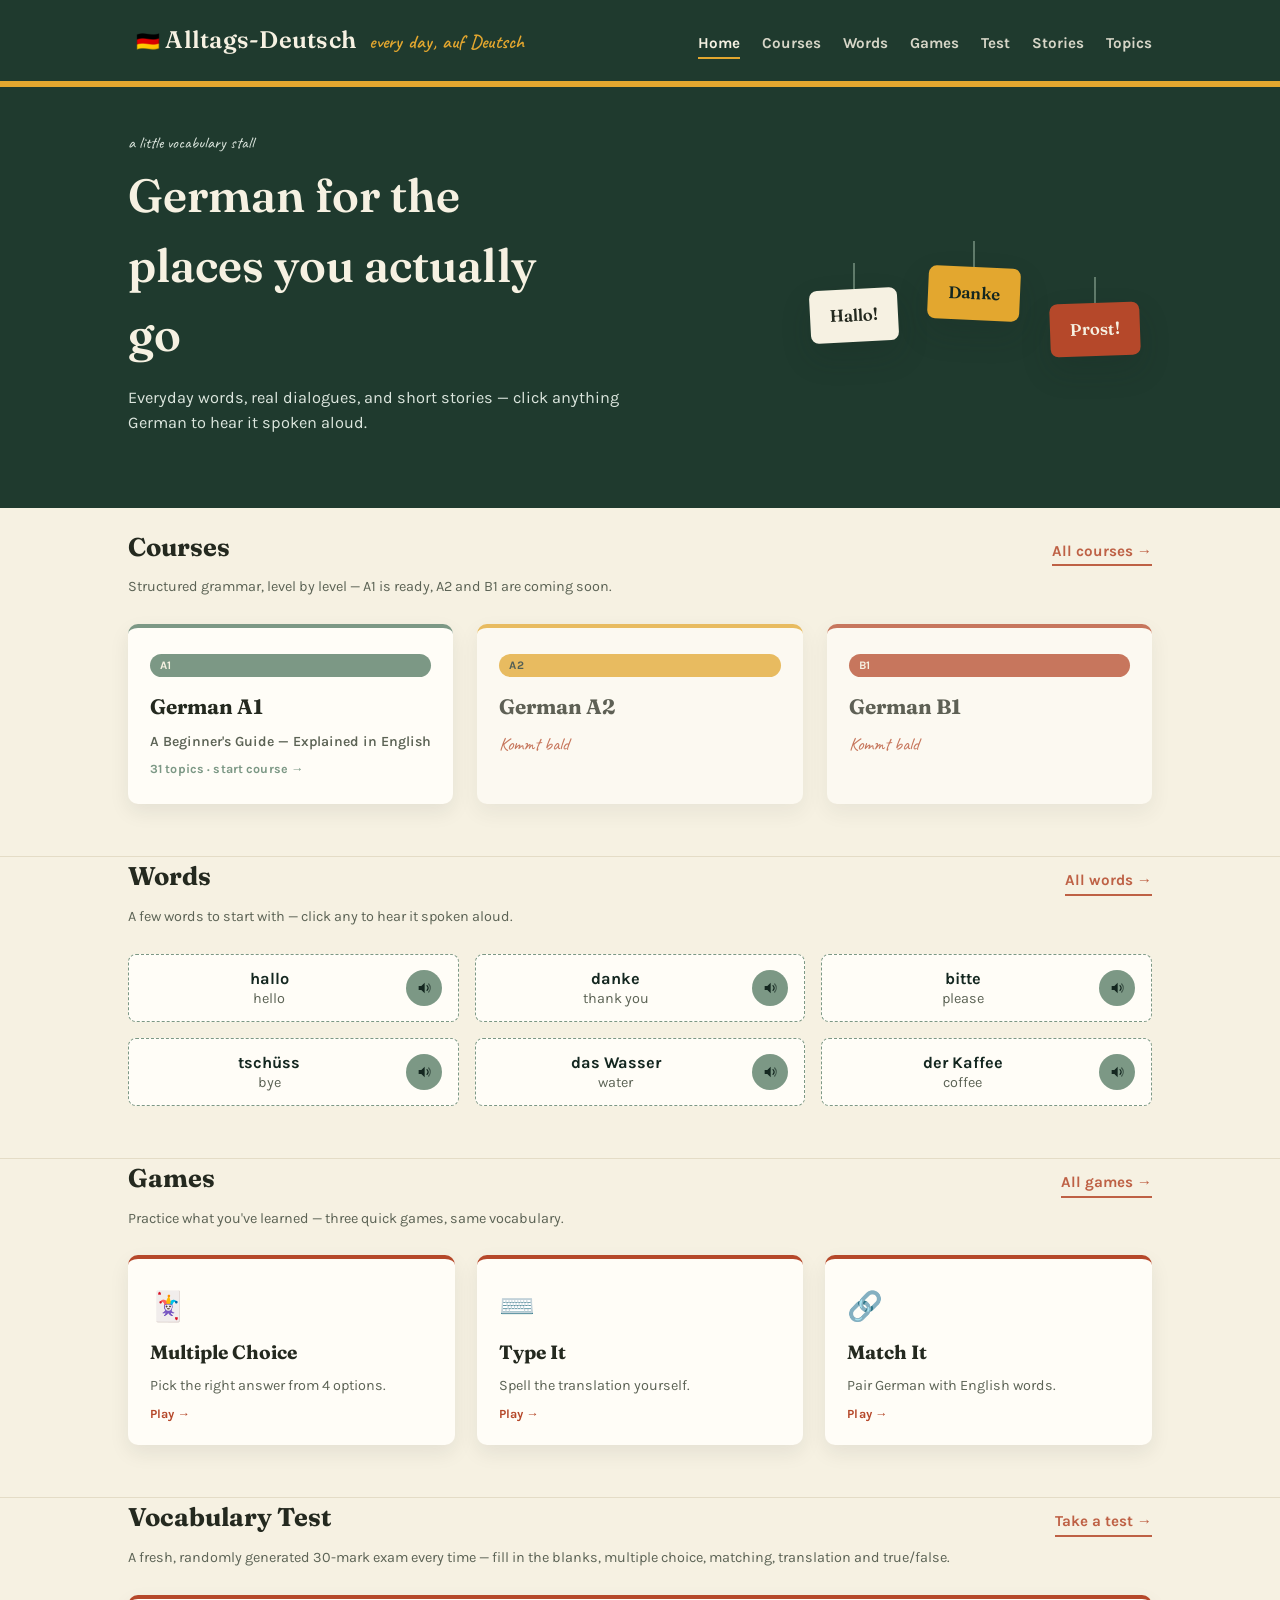
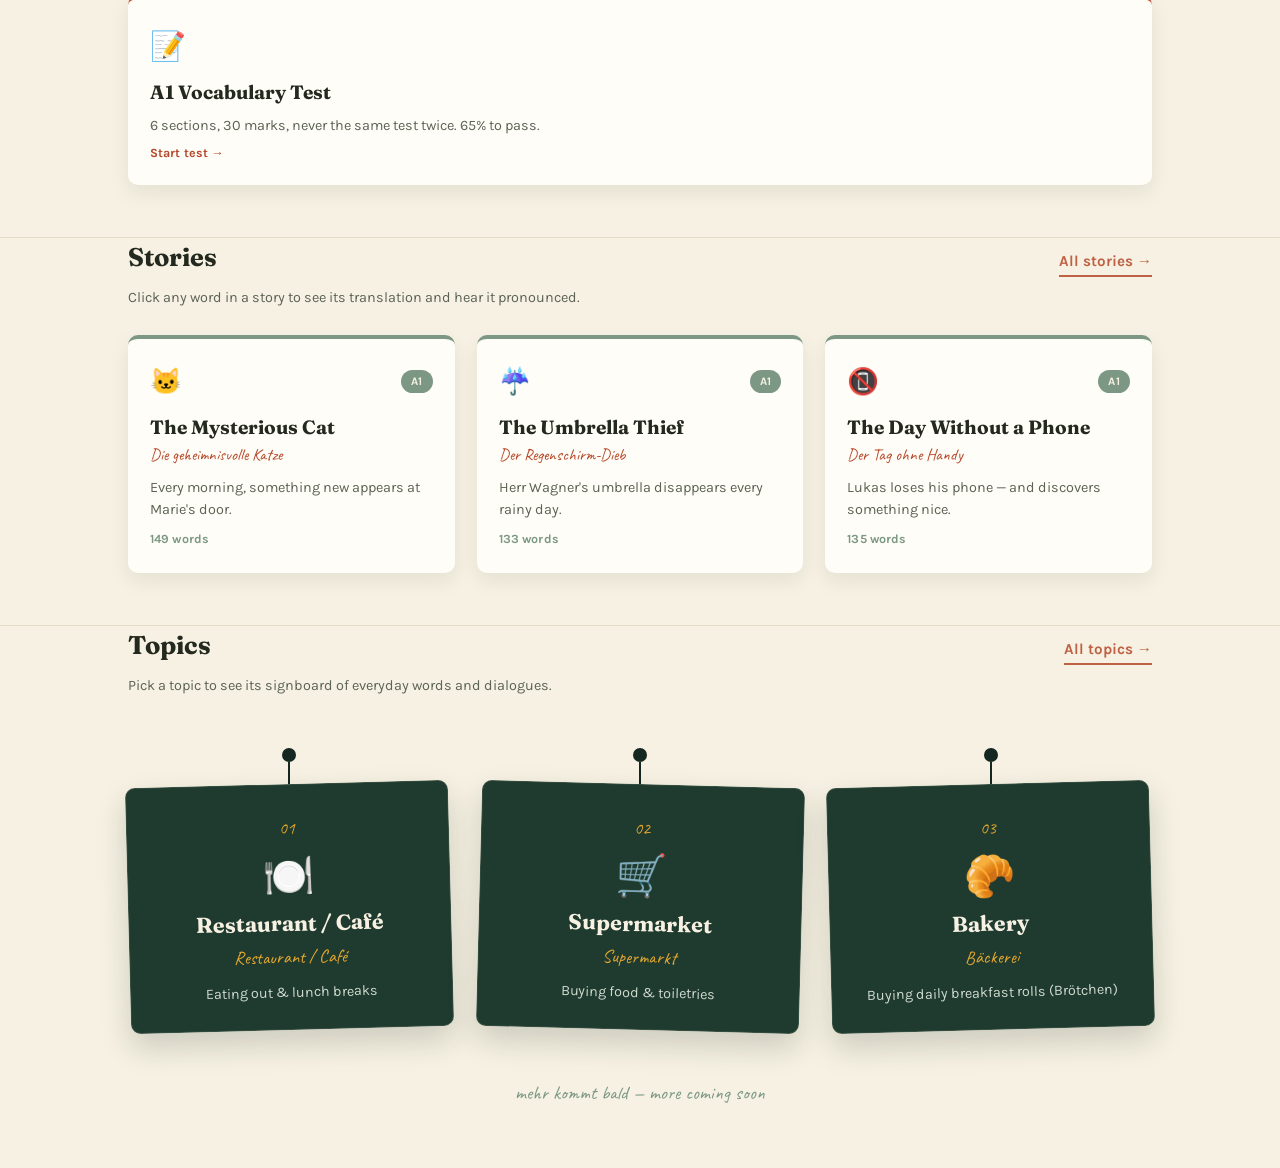
==== commit 4d159e7c: "words in B1" ====
--- a/index.html
+++ b/index.html
@@ -68,7 +68,7 @@
       <h2>Courses</h2>
       <a class="nav-link" href="courses.html" style="color: var(--brick); border-color: var(--brick);">All courses →</a>
     </div>
-    <p class="section-hint" style="margin-top: -14px;">Structured grammar, level by level — A1 is ready, A2–B2 are coming soon.</p>
+    <p class="section-hint" style="margin-top: -14px;">Structured grammar, level by level — A1 is ready, A2 and B1 are coming soon.</p>
     <div class="course-grid" id="courses-teaser-grid">
       <!-- Filled in by app.js from COURSES in courses-data.js -->
     </div>
--- a/style.css
+++ b/style.css
@@ -539,8 +539,10 @@
   border-radius: var(--radius);
   box-shadow: var(--shadow-lift);
   padding: 32px 28px 26px;
-  max-width: 420px;
+  max-width: 460px;
   width: 100%;
+  max-height: calc(100vh - 40px);
+  overflow-y: auto;
   border: 1.5px dashed var(--sage);
 }
 
@@ -602,6 +604,139 @@
   font-style: italic;
 }
 
+/* ---------- Word-popup grammar panel ---------- */
+
+.word-popup-type-badge {
+  display: flex;
+  flex-wrap: wrap;
+  gap: 6px;
+  margin-bottom: 16px;
+}
+
+.word-type-badge {
+  display: inline-block;
+  font-family: var(--font-body);
+  font-size: 0.72rem;
+  font-weight: 700;
+  letter-spacing: 0.02em;
+  text-transform: uppercase;
+  padding: 4px 10px;
+  border-radius: 999px;
+  background: var(--pine);
+  color: #fff;
+}
+
+.word-type-badge.word-type-noun { background: var(--brick); }
+.word-type-badge.word-type-verb { background: var(--pine); }
+.word-type-badge.word-type-adjective { background: var(--mustard); color: var(--ink); }
+.word-type-badge.word-type-pronoun,
+.word-type-badge.word-type-preposition,
+.word-type-badge.word-type-conjunction,
+.word-type-badge.word-type-number,
+.word-type-badge.word-type-interjection,
+.word-type-badge.word-type-phrase { background: var(--sage); }
+
+.word-type-badge.word-type-gender,
+.word-type-badge.word-type-flag {
+  background: transparent;
+  color: var(--pine-deep);
+  border: 1.5px solid var(--sage);
+}
+
+.word-popup-grammar {
+  border-top: 1px solid #E4DCC6;
+  margin-top: 16px;
+  padding-top: 16px;
+}
+
+.grammar-fact {
+  font-size: 0.92rem;
+  color: var(--ink);
+  margin-bottom: 12px;
+  line-height: 1.45;
+}
+
+.grammar-fact strong {
+  color: var(--pine-deep);
+  font-family: var(--font-display);
+  font-weight: 600;
+}
+
+.grammar-fact-muted {
+  color: #8A8D7C;
+  font-style: italic;
+  font-size: 0.85rem;
+}
+
+.conj-block {
+  margin-bottom: 16px;
+  background: #FBF7EB;
+  border: 1px solid #E4DCC6;
+  border-radius: 8px;
+  padding: 12px 14px;
+}
+
+.conj-title {
+  margin: 0 0 8px;
+  font-family: var(--font-display);
+  font-size: 0.95rem;
+  font-weight: 600;
+  color: var(--pine-deep);
+}
+
+.conj-grid {
+  display: grid;
+  grid-template-columns: 1fr;
+  gap: 3px;
+}
+
+.conj-row {
+  display: flex;
+  justify-content: space-between;
+  gap: 10px;
+  font-size: 0.88rem;
+  padding: 3px 0;
+}
+
+.conj-pronoun {
+  color: var(--sage);
+  font-weight: 700;
+  min-width: 70px;
+}
+
+.conj-form {
+  color: var(--ink);
+  text-align: right;
+  flex: 1;
+}
+
+.word-popup-synant {
+  margin-top: 4px;
+}
+
+.synant-row {
+  display: flex;
+  justify-content: space-between;
+  gap: 10px;
+  font-size: 0.88rem;
+  padding: 5px 0;
+  border-bottom: 1px dashed #E4DCC6;
+}
+
+.synant-row:last-child { border-bottom: none; }
+
+.synant-label {
+  color: var(--sage);
+  font-weight: 700;
+  white-space: nowrap;
+}
+
+.synant-words {
+  color: var(--brick);
+  text-align: right;
+  font-weight: 600;
+}
+
 /* ---------- Dialogue cards ---------- */
 
 .dialogue-card {
@@ -913,6 +1048,48 @@
   background: var(--mustard);
   color: var(--pine-deep);
   border-color: var(--mustard);
+}
+
+.word-subfilter-wrap { margin: 14px 0 0; }
+
+.word-subfilters {
+  display: flex;
+  gap: 8px;
+  flex-wrap: wrap;
+}
+
+.subfilter-pill {
+  display: inline-flex;
+  align-items: center;
+  gap: 6px;
+  font-family: var(--font-body);
+  font-weight: 600;
+  font-size: 0.82rem;
+  padding: 6px 14px;
+  border-radius: 999px;
+  background: transparent;
+  color: #DCE6DE;
+  border: 1px dashed rgba(246, 241, 226, 0.35);
+  transition: background 0.15s ease, color 0.15s ease, border-color 0.15s ease;
+}
+
+.subfilter-pill:hover,
+.subfilter-pill:focus-visible {
+  background: rgba(246, 241, 226, 0.14);
+  border-color: rgba(246, 241, 226, 0.5);
+}
+
+.subfilter-pill.is-active {
+  background: var(--sage);
+  color: #fff;
+  border-color: var(--sage);
+  border-style: solid;
+}
+
+.subfilter-count {
+  font-size: 0.72rem;
+  font-weight: 700;
+  opacity: 0.8;
 }
 
 .word-search-wrap { margin: 22px 0 0; }
